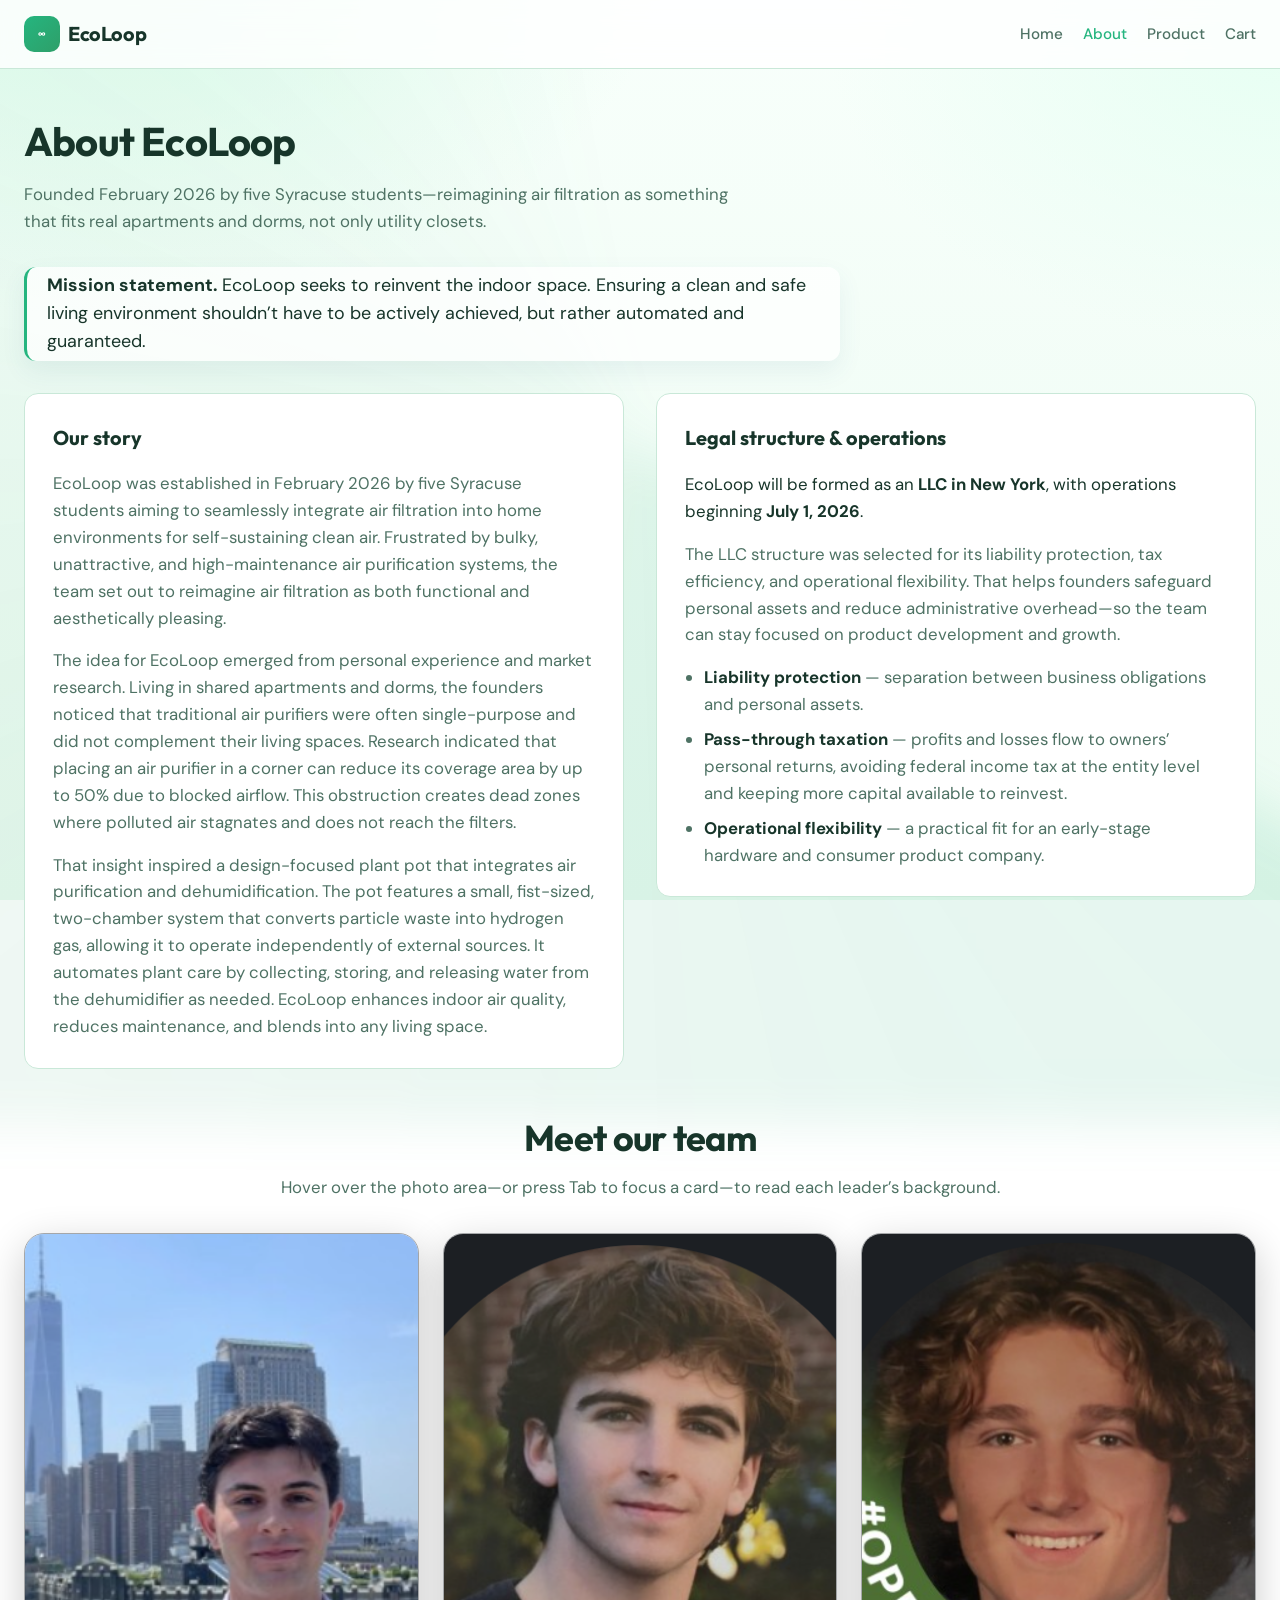
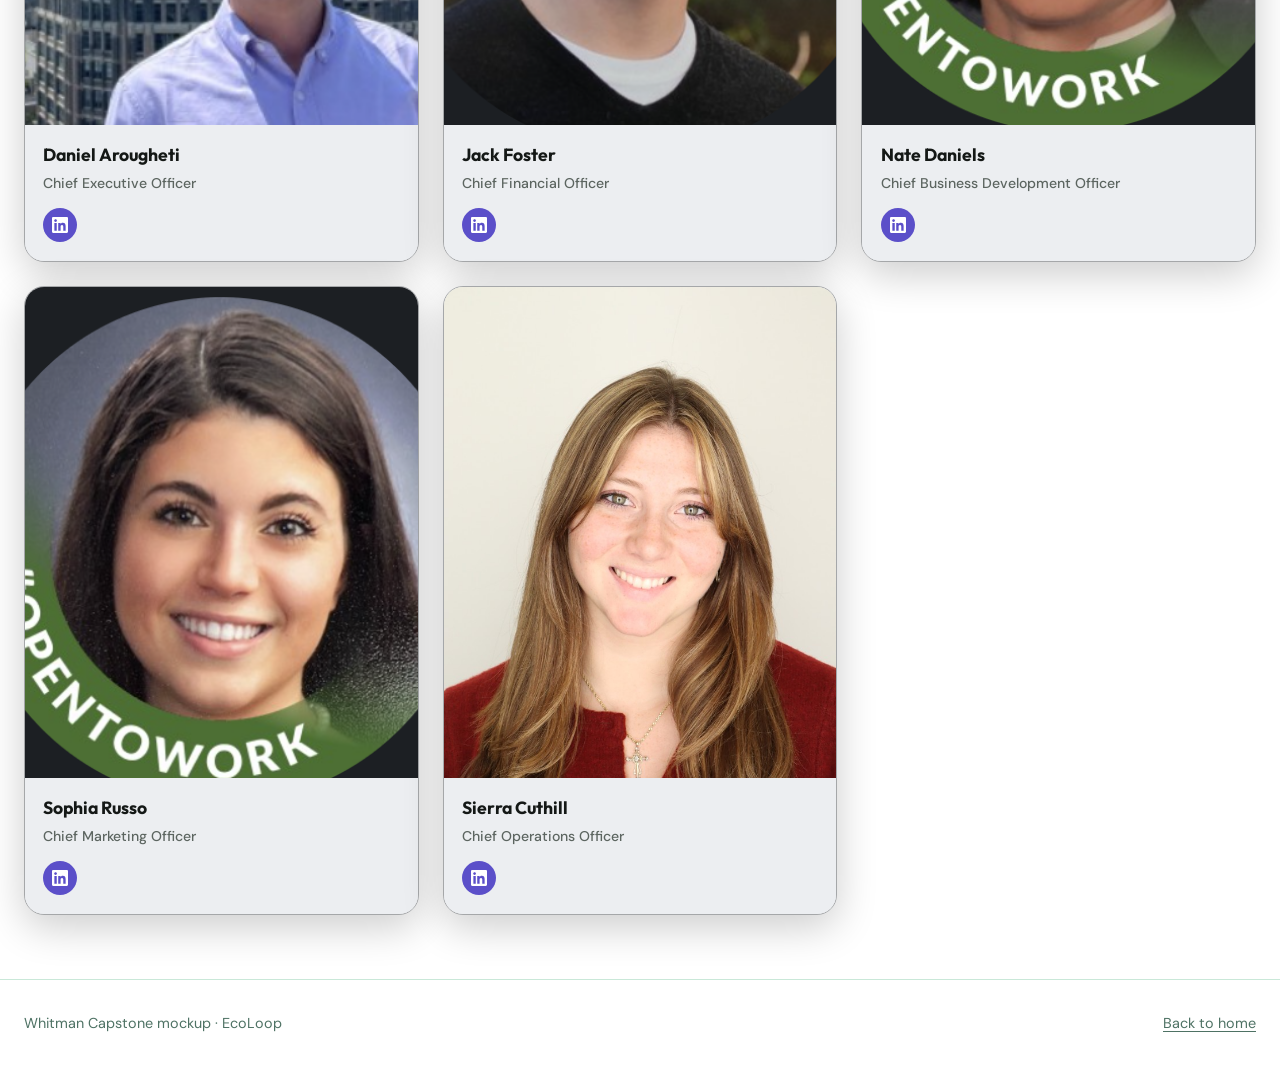
==== about.html @ e90d05d0 "background and initial changes" ====
<!DOCTYPE html>
<html lang="en">
  <head>
    <meta charset="UTF-8" />
    <meta name="viewport" content="width=device-width, initial-scale=1" />
    <title>EcoLoop — About</title>
    <link rel="preconnect" href="https://fonts.googleapis.com" />
    <link rel="preconnect" href="https://fonts.gstatic.com" crossorigin />
    <link
      href="https://fonts.googleapis.com/css2?family=DM+Sans:ital,opsz,wght@0,9..40,400;0,9..40,500;0,9..40,600;0,9..40,700;1,9..40,400&family=Outfit:wght@500;600;700&display=swap"
      rel="stylesheet"
    />
    <link rel="stylesheet" href="styles.css" />
  </head>
  <body>
    <header class="site-header">
      <div class="header-inner">
        <a class="logo" href="index.html">
          <span class="logo-mark" aria-hidden="true">∞</span>
          EcoLoop
        </a>
        <nav class="nav" aria-label="Main">
          <a href="index.html">Home</a>
          <a href="about.html" aria-current="page">About</a>
          <a href="product.html">Product</a>
          <a href="cart.html">Cart</a>
        </nav>
      </div>
    </header>

    <main>
      <h1 class="page-title">About EcoLoop</h1>
      <p class="subtitle">
        Founded February 2026 by five Syracuse students—reimagining air filtration as something that
        fits real apartments and dorms, not only utility closets.
      </p>

      <blockquote class="mission-block">
        <p>
          <strong>Mission statement.</strong> EcoLoop seeks to reinvent the indoor space. Ensuring a
          clean and safe living environment shouldn’t have to be actively achieved, but rather
          automated and guaranteed.
        </p>
      </blockquote>

      <div class="split">
        <div class="panel prose">
          <h2>Our story</h2>
          <p>
            EcoLoop was established in February 2026 by five Syracuse students aiming to seamlessly
            integrate air filtration into home environments for self-sustaining clean air. Frustrated
            by bulky, unattractive, and high-maintenance air purification systems, the team set out to
            reimagine air filtration as both functional and aesthetically pleasing.
          </p>
          <p>
            The idea for EcoLoop emerged from personal experience and market research. Living in shared
            apartments and dorms, the founders noticed that traditional air purifiers were often
            single-purpose and did not complement their living spaces. Research indicated that placing
            an air purifier in a corner can reduce its coverage area by up to 50% due to blocked
            airflow. This obstruction creates dead zones where polluted air stagnates and does not reach
            the filters.
          </p>
          <p>
            That insight inspired a design-focused plant pot that integrates air purification and
            dehumidification. The pot features a small, fist-sized, two-chamber system that converts
            particle waste into hydrogen gas, allowing it to operate independently of external
            sources. It automates plant care by collecting, storing, and releasing water from the
            dehumidifier as needed. EcoLoop enhances indoor air quality, reduces maintenance, and blends
            into any living space.
          </p>
        </div>
        <div class="panel">
          <h2>Legal structure &amp; operations</h2>
          <p class="prose" style="margin-bottom: 1rem">
            EcoLoop will be formed as an <strong style="color: var(--text)">LLC in New York</strong>,
            with operations beginning <strong style="color: var(--text)">July 1, 2026</strong>.
          </p>
          <p style="margin: 0 0 1rem; color: var(--text-muted)">
            The LLC structure was selected for its liability protection, tax efficiency, and operational
            flexibility. That helps founders safeguard personal assets and reduce administrative
            overhead—so the team can stay focused on product development and growth.
          </p>
          <ul>
            <li>
              <strong style="color: var(--text)">Liability protection</strong> — separation between
              business obligations and personal assets.
            </li>
            <li>
              <strong style="color: var(--text)">Pass-through taxation</strong> — profits and losses
              flow to owners’ personal returns, avoiding federal income tax at the entity level and
              keeping more capital available to reinvest.
            </li>
            <li>
              <strong style="color: var(--text)">Operational flexibility</strong> — a practical fit for
              an early-stage hardware and consumer product company.
            </li>
          </ul>
        </div>
      </div>

      <section style="margin-top: 2.5rem">
        <div class="team-showcase">
          <h2 class="team-meet-title">Meet our team</h2>
          <p class="subtitle" style="margin-bottom: 0">
            Hover over the photo area—or press Tab to focus a card—to read each leader’s background.
          </p>

          <div class="team-grid">
            <article class="team-card" tabindex="0">
              <div class="team-card-media">
                <div class="team-card-photo">
                  <img
                    src="images/team/daniel.png"
                    alt="Portrait of Daniel Arougheti"
                    width="400"
                    height="500"
                    loading="lazy"
                  />
                </div>
                <div class="team-card-overlay">
                  <p>
                    Daniel Arougheti is a dual marketing and advertising major at Syracuse University.
                    Daniel works on the digital team at Edelman Smithfield on new business pitches, media
                    briefings, and product launches for large financial clients such as Principal and
                    Morningstar. This role taught him the basic business processes for expanding client
                    channels, building publicity and positive brand regard, and pitching to investors.
                    Daniel previously co-owned and operated a neighborhood landscaping business that
                    generated over $30k in profit over 4 summers. These roles provided entrepreneurial
                    and management experience over both internal teams and external clients that make
                    Daniel a fitting person to oversee EcoLoop’s short and long-term goals.
                  </p>
                </div>
              </div>
              <div class="team-card-body">
                <h3>Daniel Arougheti</h3>
                <p class="team-card-title">Chief Executive Officer</p>
                <a
                  class="team-linkedin"
                  href="https://www.linkedin.com/"
                  target="_blank"
                  rel="noopener noreferrer"
                  aria-label="Daniel Arougheti on LinkedIn"
                >
                  <svg viewBox="0 0 24 24" fill="currentColor" aria-hidden="true">
                    <path
                      d="M20.447 20.452h-3.554v-5.569c0-1.328-.027-3.037-1.852-3.037-1.853 0-2.136 1.445-2.136 2.939v5.667H9.351V9h3.414v1.561h.046c.477-.9 1.637-1.85 3.37-1.85 3.601 0 4.267 2.37 4.267 5.455v6.286zM5.337 7.433c-1.144 0-2.063-.926-2.063-2.065 0-1.138.92-2.063 2.063-2.063 1.14 0 2.064.925 2.064 2.063 0 1.139-.925 2.065-2.064 2.065zm1.782 13.019H3.555V9h3.564v11.452zM22.225 0H1.771C.792 0 0 .774 0 1.729v20.542C0 23.227.792 24 1.771 24h20.451C23.2 24 24 23.227 24 22.271V1.729C24 .774 23.2 0 22.222 0h.003z"
                    />
                  </svg>
                </a>
              </div>
            </article>

            <article class="team-card" tabindex="0">
              <div class="team-card-media">
                <div class="team-card-photo">
                  <img
                    src="images/team/jack.png"
                    alt="Portrait of Jack Foster"
                    width="400"
                    height="500"
                    loading="lazy"
                  />
                </div>
                <div class="team-card-overlay">
                  <p>
                    Jack Foster is a dual Accounting and Finance major at Syracuse University. He
                    previously interned as a Concession Auditor for the Boston Red Sox to conduct daily
                    audits of concessions sales and activity and verify the accuracy of transactions and
                    inventory records. This role taught Jack how to analyze high-volume transaction data,
                    identify discrepancies, ensure compliance with internal controls, and understand how
                    real-time operational activity directly affects accurate financial reporting. This
                    experience equipped him with the analytical, operational, and communication skills
                    necessary to effectively oversee financial strategy, ensure accurate reporting, and
                    guide informed decision-making as Chief Financial Officer.
                  </p>
                </div>
              </div>
              <div class="team-card-body">
                <h3>Jack Foster</h3>
                <p class="team-card-title">Chief Financial Officer</p>
                <a
                  class="team-linkedin"
                  href="https://www.linkedin.com/"
                  target="_blank"
                  rel="noopener noreferrer"
                  aria-label="Jack Foster on LinkedIn"
                >
                  <svg viewBox="0 0 24 24" fill="currentColor" aria-hidden="true">
                    <path
                      d="M20.447 20.452h-3.554v-5.569c0-1.328-.027-3.037-1.852-3.037-1.853 0-2.136 1.445-2.136 2.939v5.667H9.351V9h3.414v1.561h.046c.477-.9 1.637-1.85 3.37-1.85 3.601 0 4.267 2.37 4.267 5.455v6.286zM5.337 7.433c-1.144 0-2.063-.926-2.063-2.065 0-1.138.92-2.063 2.063-2.063 1.14 0 2.064.925 2.064 2.063 0 1.139-.925 2.065-2.064 2.065zm1.782 13.019H3.555V9h3.564v11.452zM22.225 0H1.771C.792 0 0 .774 0 1.729v20.542C0 23.227.792 24 1.771 24h20.451C23.2 24 24 23.227 24 22.271V1.729C24 .774 23.2 0 22.222 0h.003z"
                    />
                  </svg>
                </a>
              </div>
            </article>

            <article class="team-card" tabindex="0">
              <div class="team-card-media">
                <div class="team-card-photo">
                  <img
                    src="images/team/nate.png"
                    alt="Portrait of Nate Daniels"
                    width="400"
                    height="500"
                    loading="lazy"
                  />
                </div>
                <div class="team-card-overlay">
                  <p>
                    Nathan Daniels is a Finance major at Syracuse University. He previously interned at
                    Dorset View Inc. as a private equity analyst, working with the investment team to
                    develop a competitive analysis that informed a valuation model for business
                    acquisitions. Nate also worked with SBA loans as methods for financing acquisitions. As
                    CBDO, Nate’s understanding of valuations and capital development are useful tools in
                    overseeing business development and growth.
                  </p>
                </div>
              </div>
              <div class="team-card-body">
                <h3>Nate Daniels</h3>
                <p class="team-card-title">Chief Business Development Officer</p>
                <a
                  class="team-linkedin"
                  href="https://www.linkedin.com/"
                  target="_blank"
                  rel="noopener noreferrer"
                  aria-label="Nate Daniels on LinkedIn"
                >
                  <svg viewBox="0 0 24 24" fill="currentColor" aria-hidden="true">
                    <path
                      d="M20.447 20.452h-3.554v-5.569c0-1.328-.027-3.037-1.852-3.037-1.853 0-2.136 1.445-2.136 2.939v5.667H9.351V9h3.414v1.561h.046c.477-.9 1.637-1.85 3.37-1.85 3.601 0 4.267 2.37 4.267 5.455v6.286zM5.337 7.433c-1.144 0-2.063-.926-2.063-2.065 0-1.138.92-2.063 2.063-2.063 1.14 0 2.064.925 2.064 2.063 0 1.139-.925 2.065-2.064 2.065zm1.782 13.019H3.555V9h3.564v11.452zM22.225 0H1.771C.792 0 0 .774 0 1.729v20.542C0 23.227.792 24 1.771 24h20.451C23.2 24 24 23.227 24 22.271V1.729C24 .774 23.2 0 22.222 0h.003z"
                    />
                  </svg>
                </a>
              </div>
            </article>

            <article class="team-card" tabindex="0">
              <div class="team-card-media">
                <div class="team-card-photo">
                  <img
                    src="images/team/sophia.png"
                    alt="Portrait of Sophia Russo"
                    width="400"
                    height="500"
                    loading="lazy"
                  />
                </div>
                <div class="team-card-overlay">
                  <p>
                    Sophia Russo is a dual Marketing and Business Management major at Syracuse University.
                    As a marketing intern at Defransisco and Falgitano law, Social Media manager for
                    Orange Crate Brewing, and a brand ambassador for WhatsApp, Sophia has developed strong
                    skills in brand strategy, content creation and digital marketing. Her ability to drive
                    brand awareness and audience engagement, connect with target audiences across
                    demographics and product categories make her a fitting CMO.
                  </p>
                </div>
              </div>
              <div class="team-card-body">
                <h3>Sophia Russo</h3>
                <p class="team-card-title">Chief Marketing Officer</p>
                <a
                  class="team-linkedin"
                  href="https://www.linkedin.com/"
                  target="_blank"
                  rel="noopener noreferrer"
                  aria-label="Sophia Russo on LinkedIn"
                >
                  <svg viewBox="0 0 24 24" fill="currentColor" aria-hidden="true">
                    <path
                      d="M20.447 20.452h-3.554v-5.569c0-1.328-.027-3.037-1.852-3.037-1.853 0-2.136 1.445-2.136 2.939v5.667H9.351V9h3.414v1.561h.046c.477-.9 1.637-1.85 3.37-1.85 3.601 0 4.267 2.37 4.267 5.455v6.286zM5.337 7.433c-1.144 0-2.063-.926-2.063-2.065 0-1.138.92-2.063 2.063-2.063 1.14 0 2.064.925 2.064 2.063 0 1.139-.925 2.065-2.064 2.065zm1.782 13.019H3.555V9h3.564v11.452zM22.225 0H1.771C.792 0 0 .774 0 1.729v20.542C0 23.227.792 24 1.771 24h20.451C23.2 24 24 23.227 24 22.271V1.729C24 .774 23.2 0 22.222 0h.003z"
                    />
                  </svg>
                </a>
              </div>
            </article>

            <article class="team-card" tabindex="0">
              <div class="team-card-media">
                <div class="team-card-photo">
                  <img
                    src="images/team/sierra.png"
                    alt="Portrait of Sierra Cuthill"
                    width="400"
                    height="500"
                    loading="lazy"
                  />
                </div>
                <div class="team-card-overlay">
                  <p>
                    Sierra Cuthill is a Business Analytics and Applied Data Analytics student at Syracuse
                    University. As a Web Developer Intern for an internal sales and ad operations team for
                    CTV publishers, Sierra used information studies skills to provide extensive business
                    insights, developed a working dashboard application using computer science tools,
                    designed a campaign tracker leveraging APIs to streamline advertising campaign
                    management, and built a heatmap of states and marketing areas using JSON data.
                    Overseeing daily business activities like supply chains or reviewing performance with
                    KPIs both require a keen eye for data that Sierra possesses.
                  </p>
                </div>
              </div>
              <div class="team-card-body">
                <h3>Sierra Cuthill</h3>
                <p class="team-card-title">Chief Operations Officer</p>
                <a
                  class="team-linkedin"
                  href="https://www.linkedin.com/"
                  target="_blank"
                  rel="noopener noreferrer"
                  aria-label="Sierra Cuthill on LinkedIn"
                >
                  <svg viewBox="0 0 24 24" fill="currentColor" aria-hidden="true">
                    <path
                      d="M20.447 20.452h-3.554v-5.569c0-1.328-.027-3.037-1.852-3.037-1.853 0-2.136 1.445-2.136 2.939v5.667H9.351V9h3.414v1.561h.046c.477-.9 1.637-1.85 3.37-1.85 3.601 0 4.267 2.37 4.267 5.455v6.286zM5.337 7.433c-1.144 0-2.063-.926-2.063-2.065 0-1.138.92-2.063 2.063-2.063 1.14 0 2.064.925 2.064 2.063 0 1.139-.925 2.065-2.064 2.065zm1.782 13.019H3.555V9h3.564v11.452zM22.225 0H1.771C.792 0 0 .774 0 1.729v20.542C0 23.227.792 24 1.771 24h20.451C23.2 24 24 23.227 24 22.271V1.729C24 .774 23.2 0 22.222 0h.003z"
                    />
                  </svg>
                </a>
              </div>
            </article>
          </div>
        </div>
      </section>
    </main>

    <footer class="site-footer">
      <div class="footer-inner">
        <span>Whitman Capstone mockup · EcoLoop</span>
        <span><a href="index.html">Back to home</a></span>
      </div>
    </footer>
  </body>
</html>
---- styles.css ----
/* EcoLoop — shared styles */
:root {
  --bg: #f2fff7;
  --bg-elevated: #ffffff;
  --surface: #e8f9ef;
  --text: #17352a;
  --text-muted: #4e7264;
  --accent: #25b57f;
  --accent-dim: #2e9f69;
  --ring: #c9e8d8;
  --font-sans: "DM Sans", system-ui, sans-serif;
  --font-display: "Outfit", var(--font-sans);
  --radius: 14px;
  --shadow: 0 16px 34px rgba(39, 112, 77, 0.16);
  --page-gutter: 1.5rem;
}

*,
*::before,
*::after {
  box-sizing: border-box;
}

html {
  scroll-behavior: smooth;
}

body {
  margin: 0;
  min-height: 100vh;
  display: flex;
  flex-direction: column;
  font-family: var(--font-sans);
  font-size: 1.05rem;
  line-height: 1.6;
  color: var(--text);
  background: radial-gradient(1000px 700px at 8% -10%, #d9fbe9 0%, transparent 58%),
    radial-gradient(900px 600px at 100% 5%, #e7fff3 0%, transparent 50%),
    linear-gradient(180deg, #f8fffb 0%, #ecfbf2 100%);
  background-attachment: fixed;
}

body::before {
  content: "";
  position: fixed;
  inset: -25%;
  background: conic-gradient(from 120deg, rgba(37, 181, 127, 0.12), rgba(46, 159, 105, 0.08), transparent 65%);
  filter: blur(24px);
  z-index: -1;
  animation: drift 20s linear infinite;
}

.home-page {
  background: url("images/minimalisthome") center / cover fixed no-repeat;
}

.home-page::before {
  display: none;
}

.home-page main {
  padding-top: 1.25rem;
}

.home-page .hero {
  padding-top: 0.75rem;
}

a {
  color: var(--accent);
  text-decoration-thickness: 1px;
  text-underline-offset: 3px;
}

a:hover {
  color: #1f8f62;
}

img {
  max-width: 100%;
  height: auto;
  display: block;
}

.site-header {
  position: sticky;
  top: 0;
  z-index: 50;
  border-bottom: 1px solid var(--ring);
  background: color-mix(in srgb, #ffffff 82%, transparent);
  backdrop-filter: blur(12px);
}

.header-inner {
  box-sizing: border-box;
  width: 100%;
  max-width: none;
  margin: 0;
  padding: 1rem var(--page-gutter);
  display: flex;
  align-items: center;
  justify-content: space-between;
  gap: 1rem;
}

.logo {
  font-family: var(--font-display);
  font-weight: 700;
  font-size: 1.25rem;
  letter-spacing: -0.02em;
  color: var(--text);
  text-decoration: none;
  display: inline-flex;
  align-items: center;
  gap: 0.5rem;
}

.logo-mark {
  width: 36px;
  height: 36px;
  border-radius: 10px;
  background: linear-gradient(135deg, var(--accent) 0%, var(--accent-dim) 100%);
  display: grid;
  place-items: center;
  font-size: 0.65rem;
  font-weight: 800;
  color: #ffffff;
  letter-spacing: 0;
}

.nav {
  display: flex;
  flex-wrap: wrap;
  gap: 0.35rem 1.25rem;
  align-items: center;
}

.nav a {
  color: var(--text-muted);
  text-decoration: none;
  font-weight: 500;
  font-size: 0.95rem;
}

.nav a:hover {
  color: var(--text);
}

.nav a[aria-current="page"] {
  color: var(--accent);
}

main {
  box-sizing: border-box;
  width: 100%;
  max-width: none;
  margin: 0;
  padding: 2.5rem var(--page-gutter) 4rem;
}

.hero {
  padding: 2rem 0 3rem;
}

.hero h1 {
  font-family: var(--font-display);
  font-size: clamp(2.25rem, 5vw, 3.25rem);
  line-height: 1.1;
  letter-spacing: -0.03em;
  margin: 0 0 1rem;
  max-width: 18ch;
}

.lead {
  font-size: 1.15rem;
  color: var(--text-muted);
  max-width: 52ch;
  margin: 0 0 1.75rem;
}

.btn-row {
  display: flex;
  flex-wrap: wrap;
  gap: 0.75rem;
}

.btn {
  display: inline-flex;
  align-items: center;
  justify-content: center;
  padding: 0.75rem 1.25rem;
  border-radius: 999px;
  font-weight: 600;
  font-size: 0.95rem;
  text-decoration: none;
  border: 1px solid transparent;
  cursor: pointer;
  transition: transform 0.15s ease, background 0.15s ease, border-color 0.15s ease;
}

.btn:active {
  transform: scale(0.98);
}

.btn-primary {
  background: linear-gradient(135deg, var(--accent) 0%, var(--accent-dim) 100%);
  color: #ffffff;
}

.btn-primary:hover {
  filter: brightness(1.06);
  color: #ffffff;
}

.btn-ghost {
  background: #ffffff;
  border-color: var(--ring);
  color: var(--text);
}

.btn-ghost:hover {
  border-color: var(--accent-dim);
  color: var(--accent);
}

.grid-3 {
  display: grid;
  gap: 1.25rem;
  margin-top: 3rem;
}

@media (min-width: 720px) {
  .grid-3 {
    grid-template-columns: repeat(3, 1fr);
  }
}

.card {
  background: var(--bg-elevated);
  border: 1px solid var(--ring);
  border-radius: var(--radius);
  padding: 1.5rem;
  box-shadow: var(--shadow);
  transition: transform 0.25s ease, box-shadow 0.25s ease;
}

.card:hover {
  transform: translateY(-4px);
  box-shadow: 0 20px 38px rgba(44, 106, 145, 0.2);
}

.card h3 {
  font-family: var(--font-display);
  margin: 0 0 0.5rem;
  font-size: 1.1rem;
}

.card p {
  margin: 0;
  color: var(--text-muted);
  font-size: 0.95rem;
}

.icon-pill {
  width: 42px;
  height: 42px;
  border-radius: 12px;
  background: var(--surface);
  border: 1px solid var(--ring);
  display: grid;
  place-items: center;
  margin-bottom: 1rem;
  font-size: 1.1rem;
}

.page-title {
  font-family: var(--font-display);
  font-size: clamp(1.75rem, 4vw, 2.5rem);
  letter-spacing: -0.02em;
  margin: 0 0 0.5rem;
}

.subtitle {
  color: var(--text-muted);
  margin: 0 0 2rem;
  max-width: 60ch;
}

.prose p {
  margin: 0 0 1rem;
  color: var(--text-muted);
}

.prose p:last-child {
  margin-bottom: 0;
}

.mission-block {
  border-left: 3px solid var(--accent);
  padding: 0.35rem 0 0.35rem 1.25rem;
  margin: 0 0 2rem;
  color: var(--text);
  background: rgba(255, 255, 255, 0.75);
  border-radius: 12px;
  box-shadow: 0 10px 24px rgba(49, 106, 141, 0.08);
  font-size: 1.12rem;
  line-height: 1.55;
  max-width: 68ch;
}

.mission-block p {
  margin: 0;
}

.team-showcase {
  margin-top: 2.5rem;
  text-align: center;
}

.team-showcase > .subtitle {
  margin-left: auto;
  margin-right: auto;
}

.team-meet-title {
  font-family: var(--font-display);
  font-size: clamp(1.65rem, 3.5vw, 2.25rem);
  font-weight: 700;
  letter-spacing: -0.02em;
  margin: 0 0 0.5rem;
  color: var(--text);
}

.team-grid {
  display: grid;
  gap: 1.5rem;
  margin-top: 2rem;
  text-align: left;
  grid-template-columns: 1fr;
}

@media (min-width: 640px) {
  .team-grid {
    grid-template-columns: repeat(2, 1fr);
  }
}

@media (min-width: 1024px) {
  .team-grid {
    grid-template-columns: repeat(3, 1fr);
  }
}

.team-card {
  --card-bg: #eceef1;
  --card-text: #141816;
  --card-muted: #5c6560;
  --card-accent: #5b4fc9;
  background: var(--card-bg);
  border-radius: 20px;
  overflow: hidden;
  box-shadow: 0 12px 40px rgba(0, 0, 0, 0.2);
  border: 1px solid color-mix(in srgb, var(--card-bg) 70%, #000);
  transition: transform 0.2s ease, box-shadow 0.2s ease;
}

@media (hover: hover) {
  .team-card:hover {
    transform: translateY(-3px);
    box-shadow: 0 18px 48px rgba(0, 0, 0, 0.28);
  }
}

.team-card:focus-within {
  outline: 2px solid var(--accent);
  outline-offset: 3px;
}

.team-card-media {
  position: relative;
  aspect-ratio: 4 / 5;
  overflow: hidden;
  background: #d8dde4;
}

.team-card-photo {
  width: 100%;
  height: 100%;
  display: grid;
  place-items: center;
  font-family: var(--font-display);
  font-size: clamp(2.5rem, 8vw, 3.5rem);
  font-weight: 700;
  color: rgba(255, 255, 255, 0.92);
  text-shadow: 0 1px 2px rgba(0, 0, 0, 0.25);
}

.team-card:nth-child(1) .team-card-photo {
  background: linear-gradient(155deg, #2a6b52, #1a3d30);
}

.team-card:nth-child(2) .team-card-photo {
  background: linear-gradient(155deg, #3d5a80, #243a52);
}

.team-card:nth-child(3) .team-card-photo {
  background: linear-gradient(155deg, #5c4a7a, #352848);
}

.team-card:nth-child(4) .team-card-photo {
  background: linear-gradient(155deg, #8b4d6b, #4d2638);
}

.team-card:nth-child(5) .team-card-photo {
  background: linear-gradient(155deg, #4a6fa5, #2a4266);
}

.team-card-photo img {
  width: 100%;
  height: 100%;
  object-fit: cover;
}

.team-card-overlay {
  position: absolute;
  inset: 0;
  padding: 1.15rem 1.25rem;
  background: rgba(15, 20, 18, 0.92);
  color: var(--text);
  font-size: clamp(0.95rem, 2.1vw, 1.1rem);
  line-height: 1.55;
  overflow-y: auto;
  opacity: 0;
  visibility: hidden;
  pointer-events: none;
  transition: opacity 0.28s ease, visibility 0.28s ease;
}

.team-card-overlay p {
  margin: 0;
  color: #c5d4cc;
}

@media (prefers-reduced-motion: reduce) {
  .team-card-overlay {
    transition: none;
  }

  .team-card {
    transition: none;
  }
}

.team-card:hover .team-card-overlay,
.team-card:focus-within .team-card-overlay {
  opacity: 1;
  visibility: visible;
  pointer-events: auto;
}

.team-card-body {
  padding: 1rem 1.15rem 1.15rem;
  background: var(--card-bg);
}

.team-card-body h3 {
  font-family: var(--font-display);
  margin: 0 0 0.2rem;
  font-size: 1.1rem;
  font-weight: 700;
  color: var(--card-text);
}

.team-card-title {
  margin: 0 0 0.85rem;
  font-size: 0.88rem;
  color: var(--card-muted);
  font-weight: 500;
}

.team-linkedin {
  display: inline-flex;
  align-items: center;
  justify-content: center;
  width: 34px;
  height: 34px;
  border-radius: 50%;
  background: var(--card-accent);
  color: #fff;
  text-decoration: none;
  transition: transform 0.15s ease, filter 0.15s ease;
}

.team-linkedin:hover {
  filter: brightness(1.08);
  color: #fff;
}

.team-linkedin svg {
  width: 16px;
  height: 16px;
}

.split {
  display: grid;
  gap: 2rem;
  align-items: start;
}

@media (min-width: 860px) {
  .split {
    grid-template-columns: 1fr 1fr;
  }
}

.panel {
  background: var(--bg-elevated);
  border: 1px solid var(--ring);
  border-radius: var(--radius);
  padding: 1.75rem;
}

.panel h2 {
  font-family: var(--font-display);
  font-size: 1.25rem;
  margin: 0 0 1rem;
}

.panel ul {
  margin: 0;
  padding-left: 1.2rem;
  color: var(--text-muted);
}

.panel li + li {
  margin-top: 0.5rem;
}

.product-hero {
  display: grid;
  gap: 2rem;
  align-items: center;
}

@media (min-width: 900px) {
  .product-hero {
    grid-template-columns: 1.1fr 0.9fr;
  }
}

.product-visual {
  aspect-ratio: 4 / 3;
  border-radius: calc(var(--radius) + 4px);
  border: 1px solid var(--ring);
  background: linear-gradient(160deg, var(--surface) 0%, #121816 100%);
  display: grid;
  place-items: center;
  position: relative;
  overflow: hidden;
}

.product-visual::before {
  content: "";
  position: absolute;
  inset: -40%;
  background: conic-gradient(from 120deg, transparent, rgba(61, 214, 140, 0.12), transparent 45%);
  animation: spin 18s linear infinite;
}

@keyframes spin {
  to {
    transform: rotate(360deg);
  }
}

.product-placeholder {
  position: relative;
  z-index: 1;
  text-align: center;
  padding: 2rem;
}

.product-placeholder strong {
  display: block;
  font-family: var(--font-display);
  font-size: 1.5rem;
  margin-bottom: 0.35rem;
}

.product-placeholder span {
  color: var(--text-muted);
  font-size: 0.9rem;
}

.hero-media-grid {
  margin-top: 2.25rem;
  display: grid;
  gap: 1rem;
  grid-template-columns: repeat(2, 1fr);
}

@media (min-width: 900px) {
  .hero-media-grid {
    grid-template-columns: repeat(4, 1fr);
  }
}

.media-tile {
  aspect-ratio: 4 / 5;
  border-radius: 16px;
  overflow: hidden;
  border: 1px solid var(--ring);
  box-shadow: 0 14px 26px rgba(58, 109, 145, 0.16);
  animation: bob 6s ease-in-out infinite;
}

.media-tile:nth-child(2n) {
  animation-delay: 0.8s;
}

.media-tile img {
  width: 100%;
  height: 100%;
  object-fit: cover;
}

.media-tile-visual {
  width: 100%;
  height: 100%;
  position: relative;
  overflow: hidden;
}

.media-tile-visual::before {
  content: "";
  position: absolute;
  inset: -30%;
  background: conic-gradient(from 140deg, rgba(255, 255, 255, 0.2), rgba(37, 181, 127, 0.35), rgba(46, 159, 105, 0.25), transparent 70%);
  animation: spin 11s linear infinite;
}

.media-tile-visual span {
  position: absolute;
  left: 0.85rem;
  bottom: 0.75rem;
  z-index: 1;
  font-size: 0.9rem;
  font-weight: 600;
  color: rgba(255, 255, 255, 0.95);
}

.visual-a {
  background: linear-gradient(150deg, #52c685, #2d9b64);
}

.visual-b {
  background: linear-gradient(150deg, #56ce9a, #2eb57b);
}

.visual-c {
  background: linear-gradient(150deg, #39aa71, #24784f);
}

.visual-d {
  background: linear-gradient(150deg, #5fcf96, #2c8e5f);
}

.highlight-strip {
  margin-top: 2rem;
  display: grid;
  gap: 0.9rem;
  grid-template-columns: repeat(2, minmax(0, 1fr));
}

@media (min-width: 900px) {
  .highlight-strip {
    grid-template-columns: repeat(4, minmax(0, 1fr));
  }
}

.highlight-chip {
  background: #ffffff;
  border: 1px solid var(--ring);
  border-radius: 999px;
  padding: 0.75rem 1rem;
  font-size: 0.9rem;
  color: var(--text-muted);
  text-align: center;
  box-shadow: 0 8px 16px rgba(64, 114, 149, 0.1);
}

.floating {
  animation: bob 5.5s ease-in-out infinite;
}

.product-showcase {
  margin-top: 2.25rem;
  display: grid;
  gap: 1.1rem;
  grid-template-columns: repeat(2, 1fr);
}

@media (min-width: 960px) {
  .product-showcase {
    grid-template-columns: repeat(3, 1fr);
  }
}

.product-shot {
  border-radius: 16px;
  overflow: hidden;
  border: 1px solid var(--ring);
  background: #ffffff;
  box-shadow: 0 12px 28px rgba(61, 111, 147, 0.16);
}

.product-shot img {
  width: 100%;
  aspect-ratio: 4 / 3;
  object-fit: cover;
}

.product-shot figcaption {
  padding: 0.65rem 0.8rem 0.8rem;
  font-size: 0.85rem;
  color: var(--text-muted);
}

.product-shot-visual {
  aspect-ratio: 4 / 3;
  position: relative;
  overflow: hidden;
}

.product-shot-visual::before {
  content: "";
  position: absolute;
  inset: -25%;
  background: radial-gradient(circle at 25% 25%, rgba(255, 255, 255, 0.5), transparent 35%),
    conic-gradient(from 100deg, rgba(37, 181, 127, 0.5), rgba(46, 159, 105, 0.18), transparent 75%);
  animation: spin 13s linear infinite;
}

.product-shot-visual span {
  position: absolute;
  left: 0.8rem;
  bottom: 0.8rem;
  z-index: 1;
  color: #ffffff;
  font-size: 0.95rem;
  font-weight: 700;
  text-shadow: 0 1px 2px rgba(0, 0, 0, 0.2);
}

@keyframes bob {
  0%,
  100% {
    transform: translateY(0);
  }
  50% {
    transform: translateY(-8px);
  }
}

@keyframes drift {
  0% {
    transform: rotate(0deg) scale(1);
  }
  50% {
    transform: rotate(180deg) scale(1.05);
  }
  100% {
    transform: rotate(360deg) scale(1);
  }
}

.spec-table {
  width: 100%;
  border-collapse: collapse;
  font-size: 0.95rem;
}

.spec-table th,
.spec-table td {
  text-align: left;
  padding: 0.65rem 0;
  border-bottom: 1px solid var(--ring);
}

.spec-table th {
  color: var(--text-muted);
  font-weight: 500;
  width: 42%;
}

.comparison-wrap {
  overflow-x: auto;
}

.comparison-table {
  width: 100%;
  border-collapse: collapse;
  min-width: 760px;
  font-size: 0.93rem;
}

.comparison-table th,
.comparison-table td {
  border-bottom: 1px solid var(--ring);
  padding: 0.75rem 0.55rem;
  text-align: left;
  vertical-align: top;
}

.comparison-table thead th {
  font-family: var(--font-display);
  color: var(--text);
  font-size: 0.98rem;
}

.comparison-table tbody th {
  color: var(--text);
  width: 20%;
  font-weight: 600;
}

.comparison-table tbody td {
  color: var(--text-muted);
}

.cart-panel p {
  color: var(--text-muted);
}

.site-footer {
  border-top: 1px solid var(--ring);
  padding: 2rem var(--page-gutter);
  margin-top: auto;
}

.footer-inner {
  box-sizing: border-box;
  width: 100%;
  max-width: none;
  margin: 0;
  display: flex;
  flex-wrap: wrap;
  gap: 1rem;
  justify-content: space-between;
  align-items: center;
  color: var(--text-muted);
  font-size: 0.9rem;
}

.footer-inner a {
  color: var(--text-muted);
}

.footer-inner a:hover {
  color: var(--accent);
}
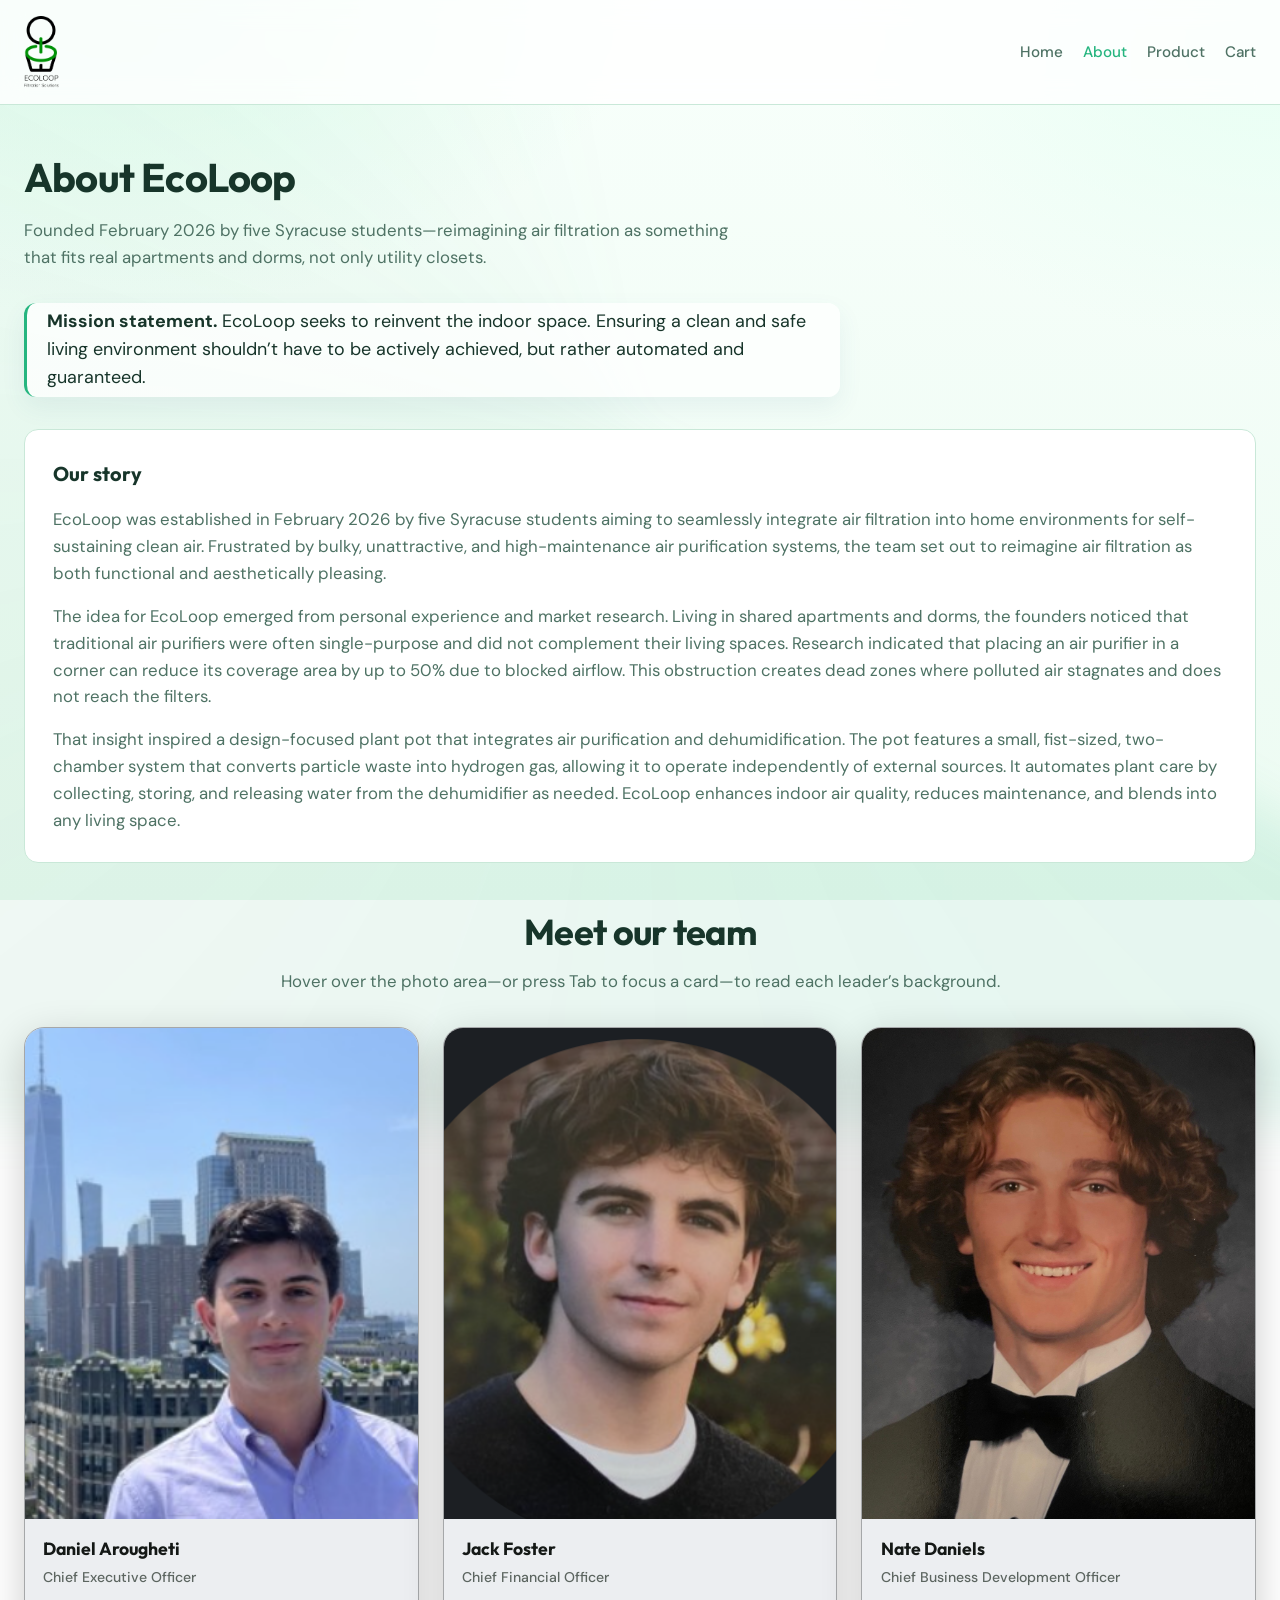
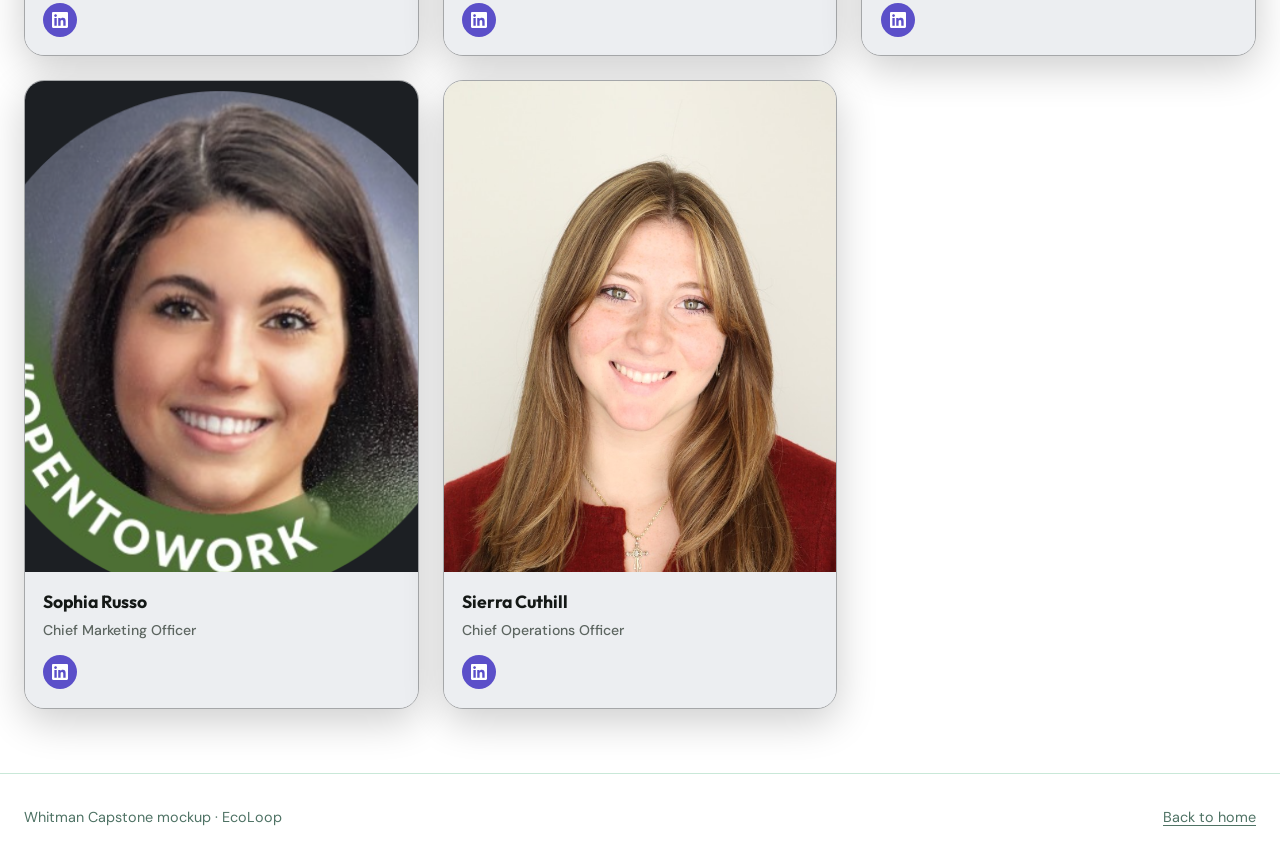
==== commit 3d978b8b: "more updates" ====
--- a/about.html
+++ b/about.html
@@ -16,8 +16,13 @@
     <header class="site-header">
       <div class="header-inner">
         <a class="logo" href="index.html">
-          <span class="logo-mark" aria-hidden="true">∞</span>
-          EcoLoop
+          <img
+            class="logo-img"
+            src="images/EcoLoopLogo.png"
+            alt="EcoLoop — Filtration Solutions"
+            width="194"
+            height="392"
+          />
         </a>
         <nav class="nav" aria-label="Main">
           <a href="index.html">Home</a>
@@ -43,59 +48,30 @@
         </p>
       </blockquote>
 
-      <div class="split">
-        <div class="panel prose">
-          <h2>Our story</h2>
-          <p>
-            EcoLoop was established in February 2026 by five Syracuse students aiming to seamlessly
-            integrate air filtration into home environments for self-sustaining clean air. Frustrated
-            by bulky, unattractive, and high-maintenance air purification systems, the team set out to
-            reimagine air filtration as both functional and aesthetically pleasing.
-          </p>
-          <p>
-            The idea for EcoLoop emerged from personal experience and market research. Living in shared
-            apartments and dorms, the founders noticed that traditional air purifiers were often
-            single-purpose and did not complement their living spaces. Research indicated that placing
-            an air purifier in a corner can reduce its coverage area by up to 50% due to blocked
-            airflow. This obstruction creates dead zones where polluted air stagnates and does not reach
-            the filters.
-          </p>
-          <p>
-            That insight inspired a design-focused plant pot that integrates air purification and
-            dehumidification. The pot features a small, fist-sized, two-chamber system that converts
-            particle waste into hydrogen gas, allowing it to operate independently of external
-            sources. It automates plant care by collecting, storing, and releasing water from the
-            dehumidifier as needed. EcoLoop enhances indoor air quality, reduces maintenance, and blends
-            into any living space.
-          </p>
-        </div>
-        <div class="panel">
-          <h2>Legal structure &amp; operations</h2>
-          <p class="prose" style="margin-bottom: 1rem">
-            EcoLoop will be formed as an <strong style="color: var(--text)">LLC in New York</strong>,
-            with operations beginning <strong style="color: var(--text)">July 1, 2026</strong>.
-          </p>
-          <p style="margin: 0 0 1rem; color: var(--text-muted)">
-            The LLC structure was selected for its liability protection, tax efficiency, and operational
-            flexibility. That helps founders safeguard personal assets and reduce administrative
-            overhead—so the team can stay focused on product development and growth.
-          </p>
-          <ul>
-            <li>
-              <strong style="color: var(--text)">Liability protection</strong> — separation between
-              business obligations and personal assets.
-            </li>
-            <li>
-              <strong style="color: var(--text)">Pass-through taxation</strong> — profits and losses
-              flow to owners’ personal returns, avoiding federal income tax at the entity level and
-              keeping more capital available to reinvest.
-            </li>
-            <li>
-              <strong style="color: var(--text)">Operational flexibility</strong> — a practical fit for
-              an early-stage hardware and consumer product company.
-            </li>
-          </ul>
-        </div>
+      <div class="panel prose">
+        <h2>Our story</h2>
+        <p>
+          EcoLoop was established in February 2026 by five Syracuse students aiming to seamlessly
+          integrate air filtration into home environments for self-sustaining clean air. Frustrated
+          by bulky, unattractive, and high-maintenance air purification systems, the team set out to
+          reimagine air filtration as both functional and aesthetically pleasing.
+        </p>
+        <p>
+          The idea for EcoLoop emerged from personal experience and market research. Living in shared
+          apartments and dorms, the founders noticed that traditional air purifiers were often
+          single-purpose and did not complement their living spaces. Research indicated that placing
+          an air purifier in a corner can reduce its coverage area by up to 50% due to blocked
+          airflow. This obstruction creates dead zones where polluted air stagnates and does not reach
+          the filters.
+        </p>
+        <p>
+          That insight inspired a design-focused plant pot that integrates air purification and
+          dehumidification. The pot features a small, fist-sized, two-chamber system that converts
+          particle waste into hydrogen gas, allowing it to operate independently of external
+          sources. It automates plant care by collecting, storing, and releasing water from the
+          dehumidifier as needed. EcoLoop enhances indoor air quality, reduces maintenance, and blends
+          into any living space.
+        </p>
       </div>
 
       <section style="margin-top: 2.5rem">
@@ -198,10 +174,10 @@
               <div class="team-card-media">
                 <div class="team-card-photo">
                   <img
-                    src="images/team/nate.png"
+                    src="images/team/nateheadshot.jpg"
                     alt="Portrait of Nate Daniels"
-                    width="400"
-                    height="500"
+                    width="1270"
+                    height="1693"
                     loading="lazy"
                   />
                 </div>
--- a/styles.css
+++ b/styles.css
@@ -51,7 +51,12 @@
 }
 
 .home-page {
-  background: url("images/minimalisthome") center / cover fixed no-repeat;
+  background-color: #ecfbf2;
+  background-image: url("./images/minimalisthome.webp"), url("images/minimalisthome.webp");
+  background-position: center;
+  background-size: cover;
+  background-attachment: fixed;
+  background-repeat: no-repeat;
 }
 
 .home-page::before {
@@ -104,28 +109,30 @@
 }
 
 .logo {
-  font-family: var(--font-display);
-  font-weight: 700;
-  font-size: 1.25rem;
-  letter-spacing: -0.02em;
-  color: var(--text);
   text-decoration: none;
   display: inline-flex;
   align-items: center;
-  gap: 0.5rem;
-}
-
-.logo-mark {
-  width: 36px;
-  height: 36px;
+  flex-shrink: 0;
+  line-height: 0;
   border-radius: 10px;
-  background: linear-gradient(135deg, var(--accent) 0%, var(--accent-dim) 100%);
-  display: grid;
-  place-items: center;
-  font-size: 0.65rem;
-  font-weight: 800;
-  color: #ffffff;
-  letter-spacing: 0;
+}
+
+.logo:focus-visible {
+  outline: 2px solid var(--accent);
+  outline-offset: 4px;
+}
+
+.logo-img {
+  height: 4.5rem;
+  width: auto;
+  display: block;
+  object-fit: contain;
+}
+
+@media (max-width: 520px) {
+  .logo-img {
+    height: 3.5rem;
+  }
 }
 
 .nav {
@@ -501,18 +508,6 @@
   height: 16px;
 }
 
-.split {
-  display: grid;
-  gap: 2rem;
-  align-items: start;
-}
-
-@media (min-width: 860px) {
-  .split {
-    grid-template-columns: 1fr 1fr;
-  }
-}
-
 .panel {
   background: var(--bg-elevated);
   border: 1px solid var(--ring);
@@ -549,22 +544,10 @@
 }
 
 .product-visual {
-  aspect-ratio: 4 / 3;
-  border-radius: calc(var(--radius) + 4px);
-  border: 1px solid var(--ring);
-  background: linear-gradient(160deg, var(--surface) 0%, #121816 100%);
-  display: grid;
-  place-items: center;
-  position: relative;
-  overflow: hidden;
-}
-
-.product-visual::before {
-  content: "";
-  position: absolute;
-  inset: -40%;
-  background: conic-gradient(from 120deg, transparent, rgba(61, 214, 140, 0.12), transparent 45%);
-  animation: spin 18s linear infinite;
+  display: flex;
+  justify-content: center;
+  align-items: flex-start;
+  overflow: visible;
 }
 
 @keyframes spin {
@@ -573,23 +556,18 @@
   }
 }
 
-.product-placeholder {
-  position: relative;
-  z-index: 1;
-  text-align: center;
-  padding: 2rem;
-}
-
-.product-placeholder strong {
-  display: block;
-  font-family: var(--font-display);
-  font-size: 1.5rem;
-  margin-bottom: 0.35rem;
-}
-
-.product-placeholder span {
-  color: var(--text-muted);
-  font-size: 0.9rem;
+.product-mockup {
+  width: min(640px, 120%);
+  max-width: none;
+  height: auto;
+  object-fit: contain;
+}
+
+@media (max-width: 899px) {
+  .product-mockup {
+    width: 100%;
+    max-width: 560px;
+  }
 }
 
 .hero-media-grid {
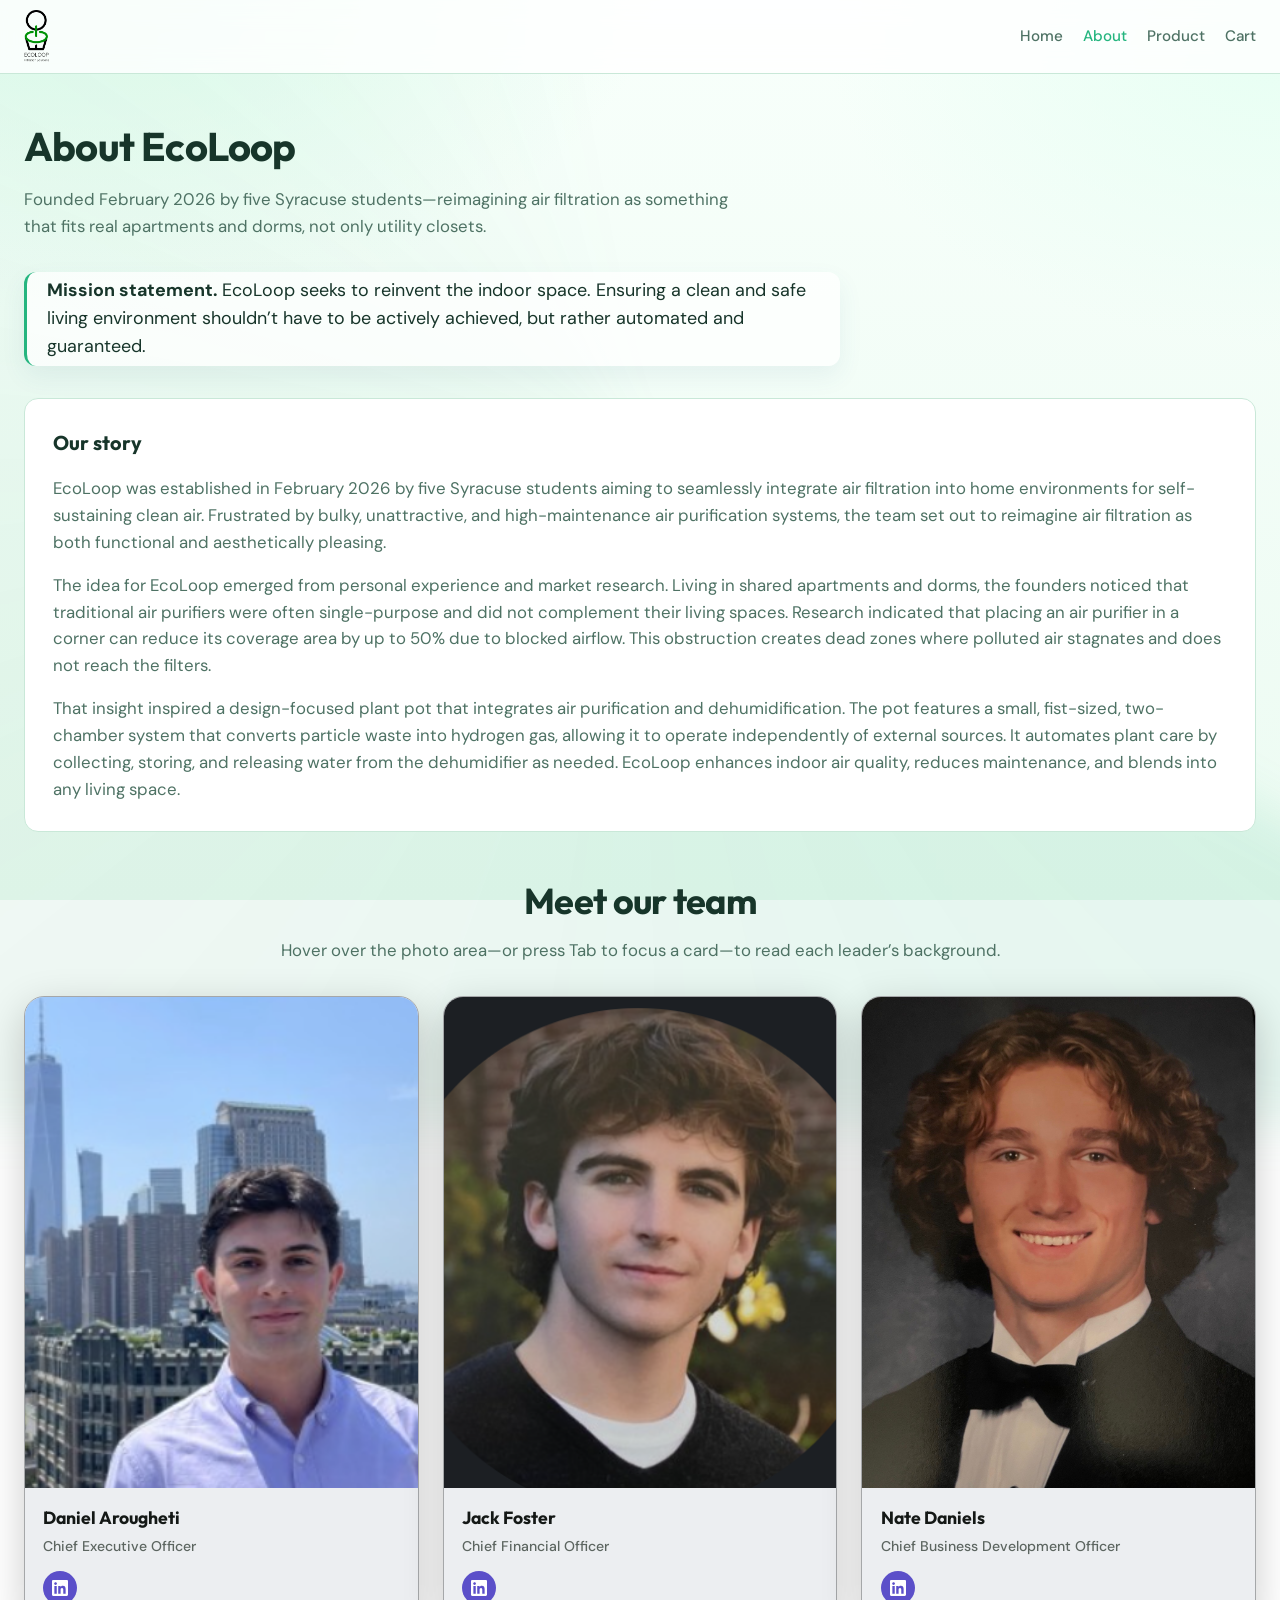
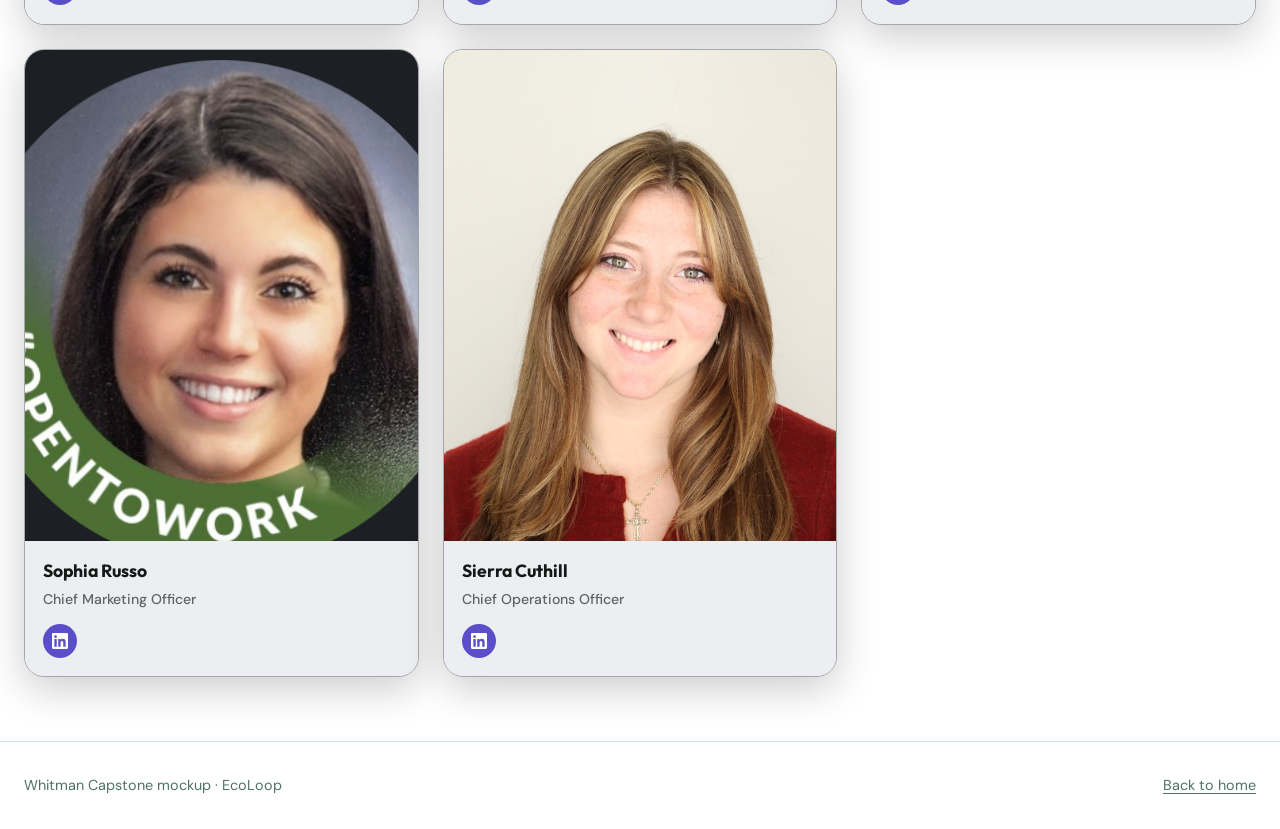
==== commit 1d1995d9: "fix logo css render issues" ====
--- a/about.html
+++ b/about.html
@@ -10,7 +10,7 @@
       href="https://fonts.googleapis.com/css2?family=DM+Sans:ital,opsz,wght@0,9..40,400;0,9..40,500;0,9..40,600;0,9..40,700;1,9..40,400&family=Outfit:wght@500;600;700&display=swap"
       rel="stylesheet"
     />
-    <link rel="stylesheet" href="styles.css" />
+    <link rel="stylesheet" href="styles.css?v=20260415" />
   </head>
   <body>
     <header class="site-header">
@@ -18,7 +18,7 @@
         <a class="logo" href="index.html">
           <img
             class="logo-img"
-            src="images/EcoLoopLogo.png"
+            src="images/EcoLoopLogo.png?v=20260415"
             alt="EcoLoop — Filtration Solutions"
             width="194"
             height="392"
--- a/styles.css
+++ b/styles.css
@@ -101,7 +101,8 @@
   width: 100%;
   max-width: none;
   margin: 0;
-  padding: 1rem var(--page-gutter);
+  padding: 0.65rem var(--page-gutter);
+  min-height: 72px;
   display: flex;
   align-items: center;
   justify-content: space-between;
@@ -123,16 +124,10 @@
 }
 
 .logo-img {
-  height: 4.5rem;
+  height: 52px;
   width: auto;
   display: block;
   object-fit: contain;
-}
-
-@media (max-width: 520px) {
-  .logo-img {
-    height: 3.5rem;
-  }
 }
 
 .nav {
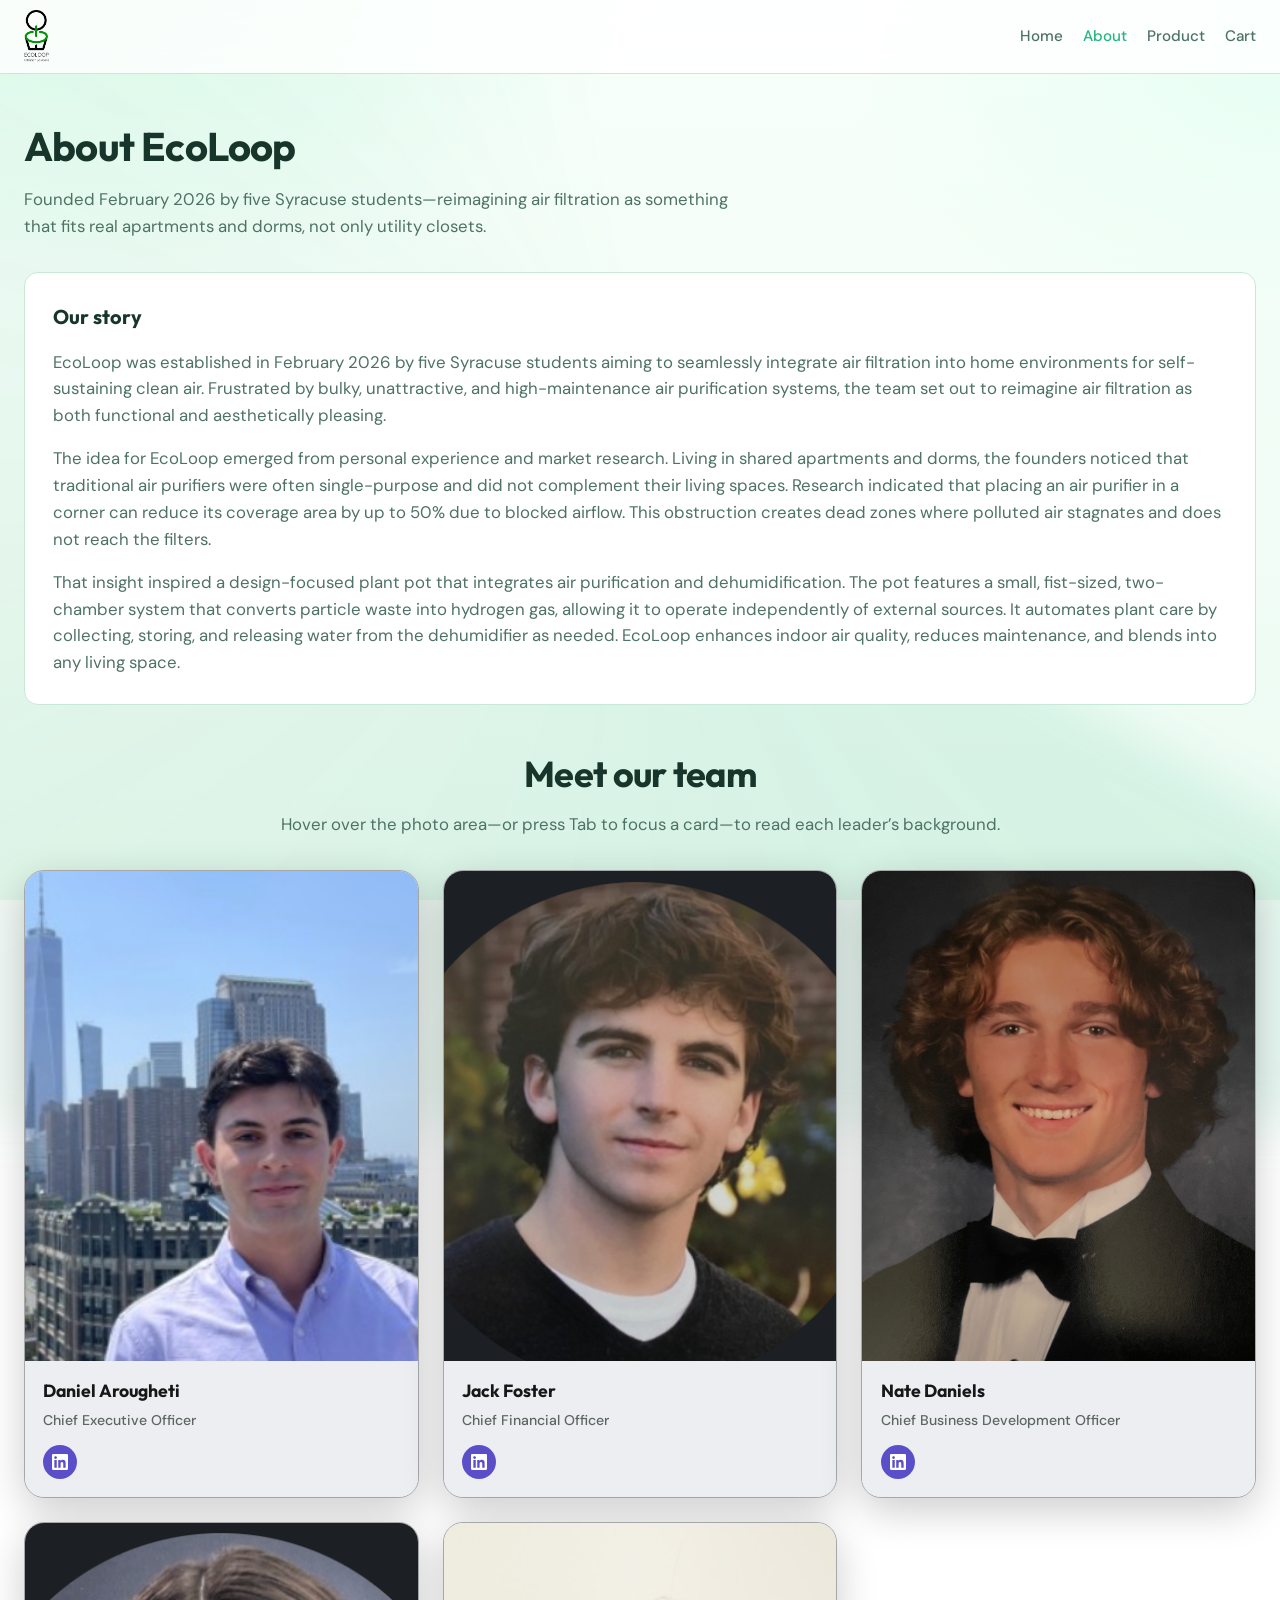
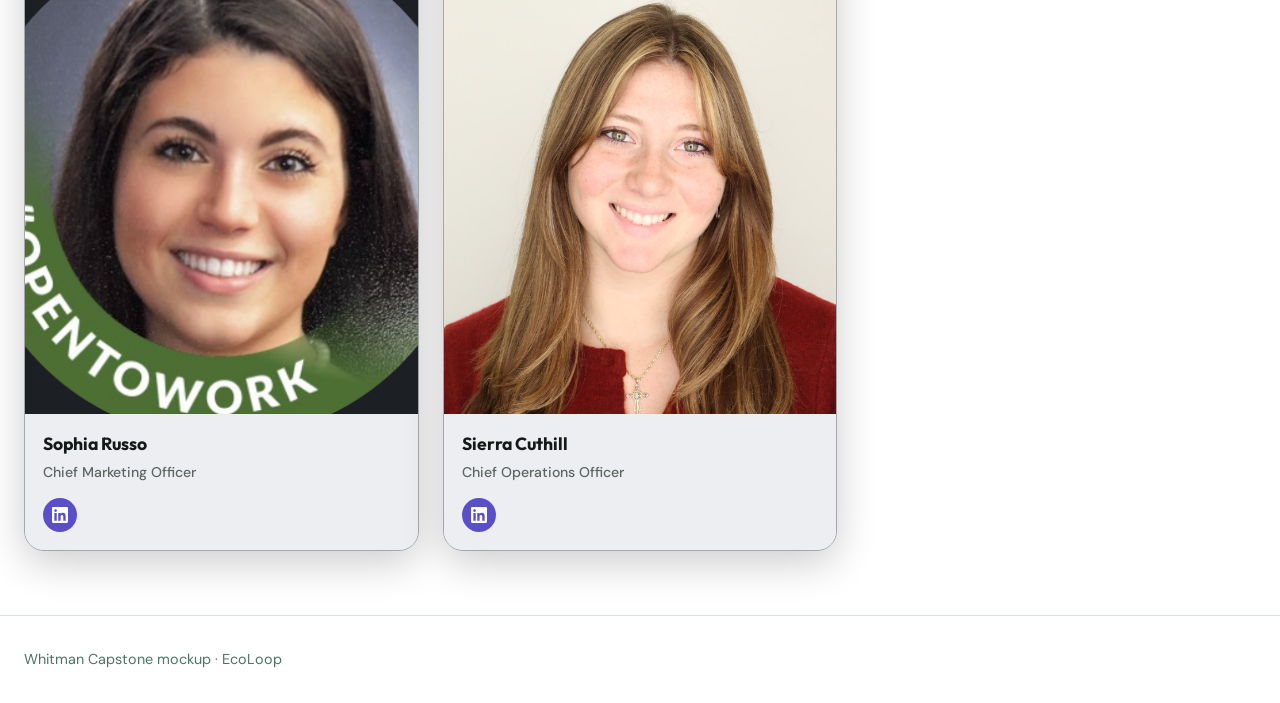
==== commit 4b136aee: "header bar state" ====
--- a/about.html
+++ b/about.html
@@ -40,14 +40,6 @@
         fits real apartments and dorms, not only utility closets.
       </p>
 
-      <blockquote class="mission-block">
-        <p>
-          <strong>Mission statement.</strong> EcoLoop seeks to reinvent the indoor space. Ensuring a
-          clean and safe living environment shouldn’t have to be actively achieved, but rather
-          automated and guaranteed.
-        </p>
-      </blockquote>
-
       <div class="panel prose">
         <h2>Our story</h2>
         <p>
@@ -302,7 +294,6 @@
     <footer class="site-footer">
       <div class="footer-inner">
         <span>Whitman Capstone mockup · EcoLoop</span>
-        <span><a href="index.html">Back to home</a></span>
       </div>
     </footer>
   </body>
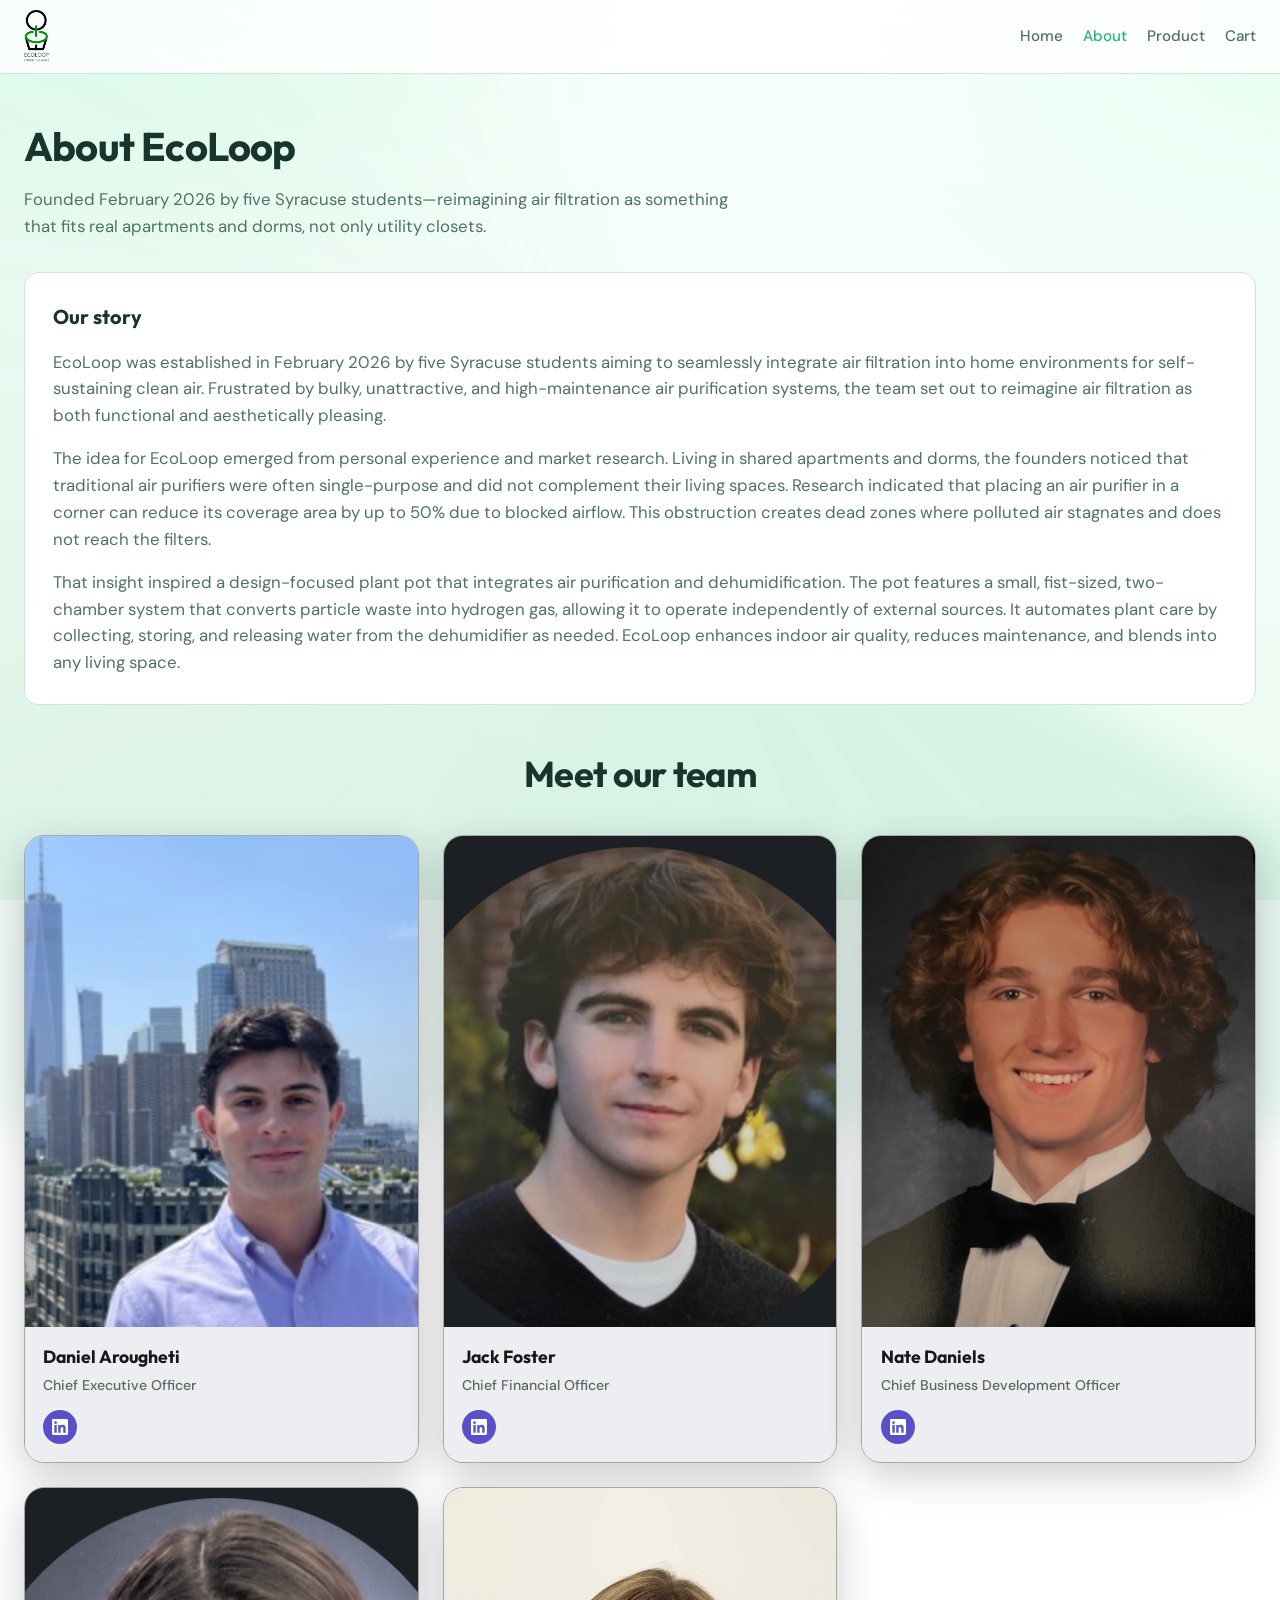
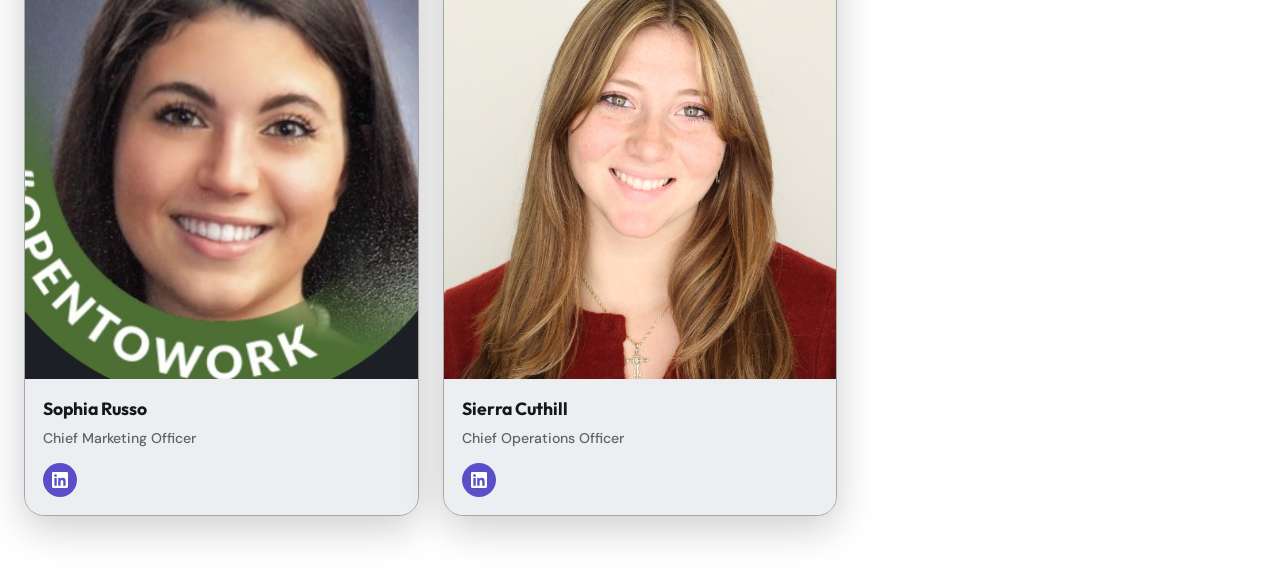
==== commit fe2b3437: "writing and page layout cleanup" ====
--- a/about.html
+++ b/about.html
@@ -69,9 +69,6 @@
       <section style="margin-top: 2.5rem">
         <div class="team-showcase">
           <h2 class="team-meet-title">Meet our team</h2>
-          <p class="subtitle" style="margin-bottom: 0">
-            Hover over the photo area—or press Tab to focus a card—to read each leader’s background.
-          </p>
 
           <div class="team-grid">
             <article class="team-card" tabindex="0">
@@ -290,11 +287,5 @@
         </div>
       </section>
     </main>
-
-    <footer class="site-footer">
-      <div class="footer-inner">
-        <span>Whitman Capstone mockup · EcoLoop</span>
-      </div>
-    </footer>
   </body>
 </html>
--- a/styles.css
+++ b/styles.css
@@ -528,21 +528,55 @@
 
 .product-hero {
   display: grid;
-  gap: 2rem;
+  gap: 1.5rem;
   align-items: center;
 }
 
 @media (min-width: 900px) {
   .product-hero {
-    grid-template-columns: 1.1fr 0.9fr;
+    grid-template-columns: minmax(220px, 0.78fr) minmax(500px, 1.45fr) minmax(220px, 0.78fr);
+    gap: 2rem;
   }
 }
 
 .product-visual {
   display: flex;
   justify-content: center;
-  align-items: flex-start;
+  align-items: center;
   overflow: visible;
+}
+
+.product-info-card {
+  background: var(--bg-elevated);
+  border: 1px solid var(--ring);
+  border-radius: var(--radius);
+  padding: 1.35rem;
+  color: var(--text-muted);
+  align-self: start;
+}
+
+.product-info-card h2 {
+  margin: 0 0 0.75rem;
+  font-family: var(--font-display);
+  font-size: 1.15rem;
+  color: var(--text);
+}
+
+.product-info-card p {
+  margin: 0;
+}
+
+.product-info-card p + p {
+  margin-top: 0.85rem;
+}
+
+.product-info-card ul {
+  margin: 0.85rem 0 0;
+  padding-left: 1.1rem;
+}
+
+.product-info-card li + li {
+  margin-top: 0.5rem;
 }
 
 @keyframes spin {
@@ -552,17 +586,30 @@
 }
 
 .product-mockup {
-  width: min(640px, 120%);
-  max-width: none;
+  width: min(680px, 100%);
+  max-width: 100%;
   height: auto;
   object-fit: contain;
 }
 
 @media (max-width: 899px) {
+  .product-hero {
+    grid-template-columns: 1fr;
+  }
+
+  .product-visual {
+    order: -1;
+  }
+
   .product-mockup {
     width: 100%;
-    max-width: 560px;
-  }
+    max-width: 420px;
+  }
+}
+
+.product-hero-actions {
+  margin-top: 1.1rem;
+  justify-content: center;
 }
 
 .hero-media-grid {
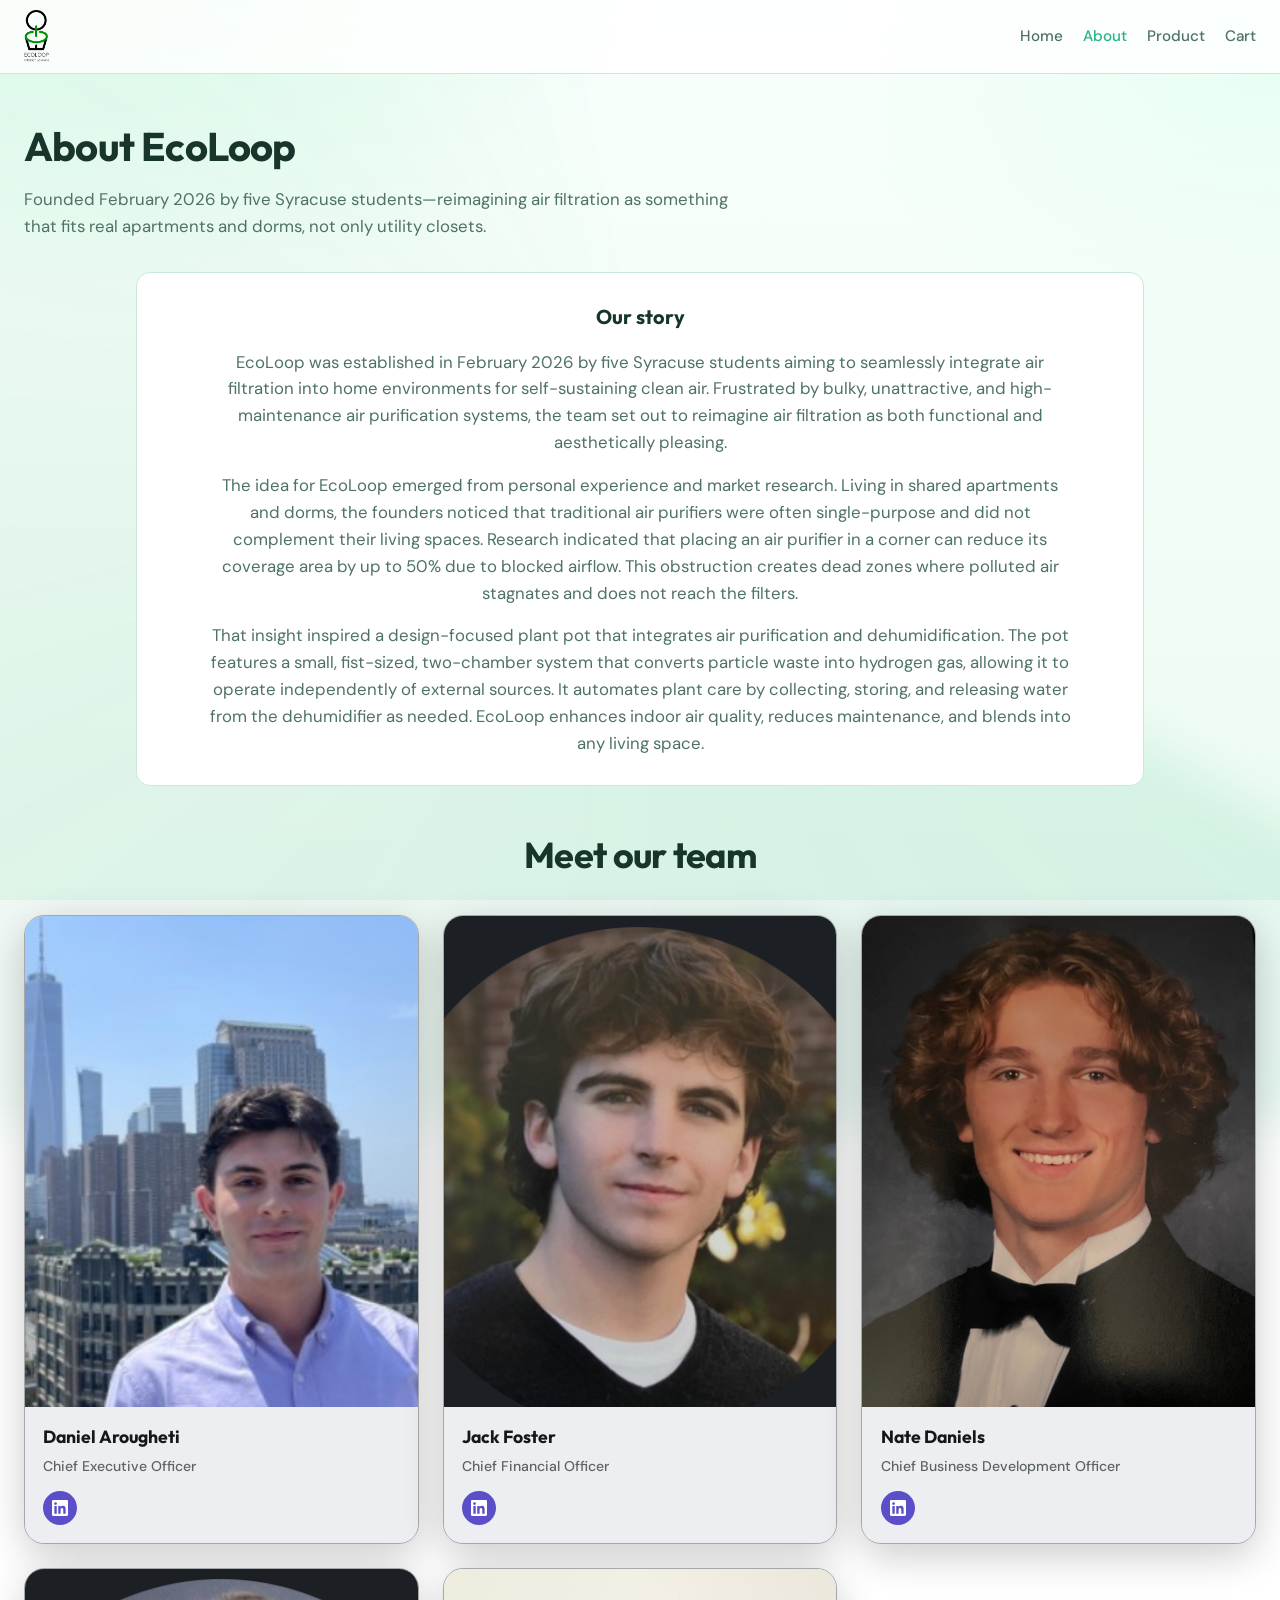
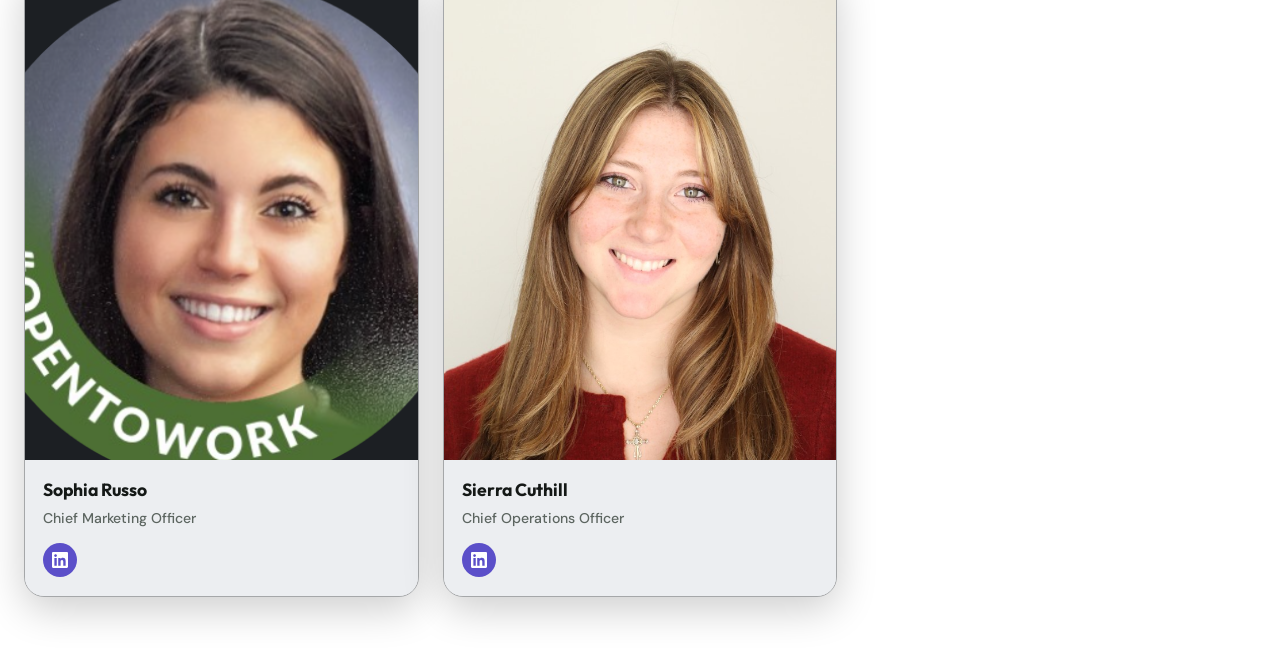
==== commit bc224714: "everything except images" ====
--- a/about.html
+++ b/about.html
@@ -40,7 +40,7 @@
         fits real apartments and dorms, not only utility closets.
       </p>
 
-      <div class="panel prose">
+      <div class="panel prose story-section">
         <h2>Our story</h2>
         <p>
           EcoLoop was established in February 2026 by five Syracuse students aiming to seamlessly
--- a/styles.css
+++ b/styles.css
@@ -297,6 +297,25 @@
   margin-bottom: 0;
 }
 
+.story-section {
+  max-width: 84ch;
+  margin: 0 auto;
+  text-align: center;
+  padding: 2rem 2.2rem;
+}
+
+.story-section h2 {
+  margin: 0 0 1rem;
+  font-family: var(--font-display);
+  font-size: clamp(1.45rem, 3vw, 1.85rem);
+}
+
+.story-section p {
+  max-width: 72ch;
+  margin-left: auto;
+  margin-right: auto;
+}
+
 .mission-block {
   border-left: 3px solid var(--accent);
   padding: 0.35rem 0 0.35rem 1.25rem;
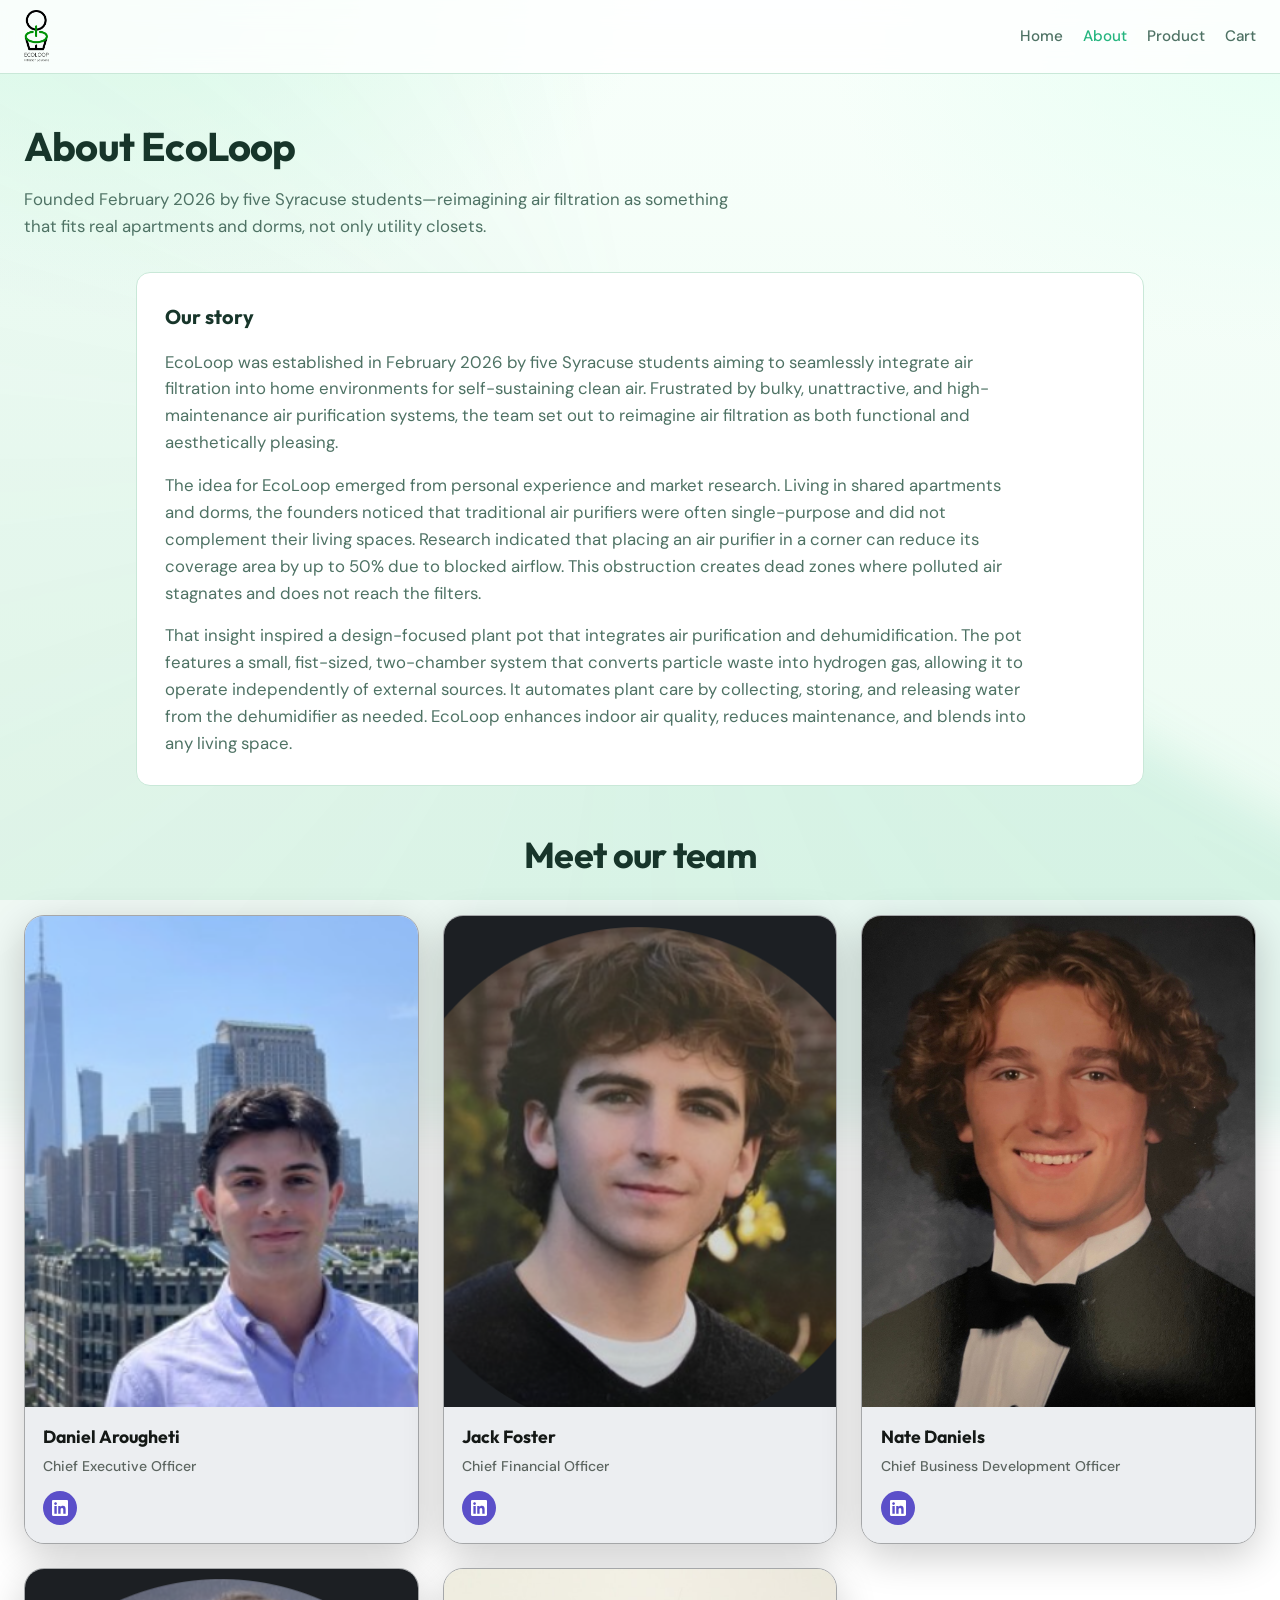
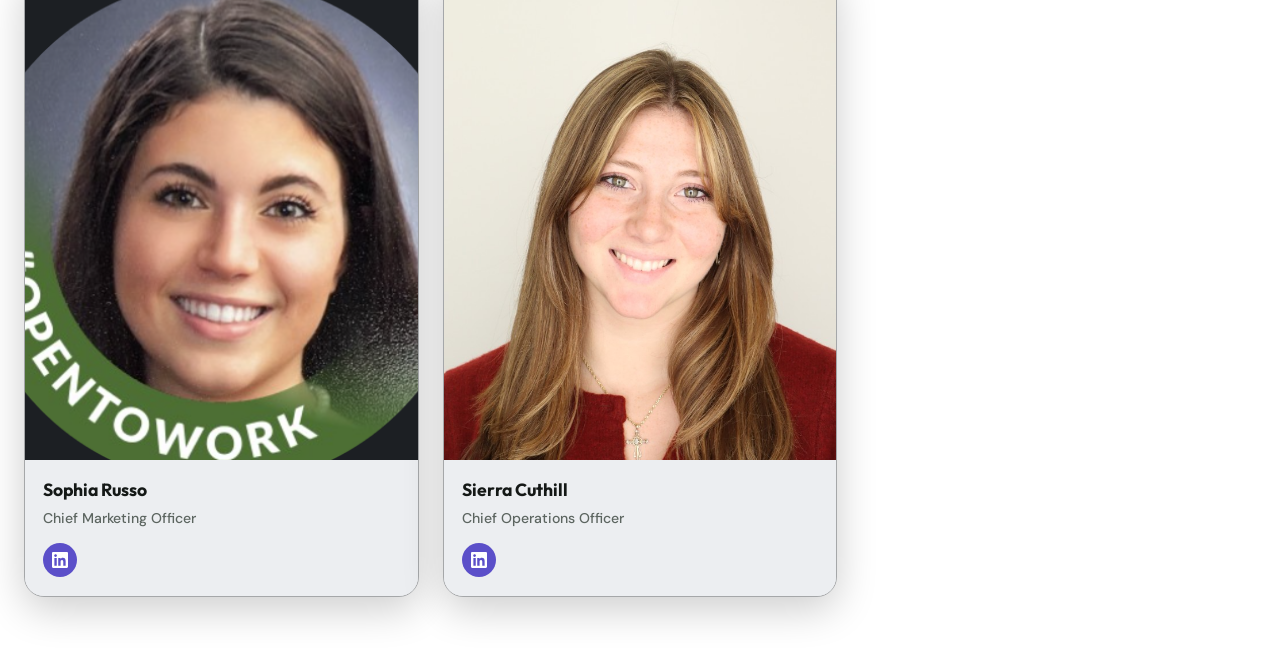
==== commit 539c15ff: "add all pictures" ====
--- a/about.html
+++ b/about.html
@@ -40,7 +40,7 @@
         fits real apartments and dorms, not only utility closets.
       </p>
 
-      <div class="panel prose story-section">
+      <div class="panel prose story-section about-story-section">
         <h2>Our story</h2>
         <p>
           EcoLoop was established in February 2026 by five Syracuse students aiming to seamlessly
--- a/styles.css
+++ b/styles.css
@@ -316,6 +316,19 @@
   margin-right: auto;
 }
 
+.about-story-section {
+  text-align: left;
+}
+
+.about-story-section h2 {
+  text-align: left;
+}
+
+.about-story-section p {
+  margin-left: 0;
+  margin-right: 0;
+}
+
 .mission-block {
   border-left: 3px solid var(--accent);
   padding: 0.35rem 0 0.35rem 1.25rem;
@@ -645,10 +658,12 @@
 }
 
 .media-tile {
-  aspect-ratio: 4 / 5;
+  display: flex;
+  flex-direction: column;
   border-radius: 16px;
   overflow: hidden;
   border: 1px solid var(--ring);
+  background: #ffffff;
   box-shadow: 0 14px 26px rgba(58, 109, 145, 0.16);
   animation: bob 6s ease-in-out infinite;
 }
@@ -659,8 +674,17 @@
 
 .media-tile img {
   width: 100%;
-  height: 100%;
+  aspect-ratio: 4 / 5;
+  height: auto;
   object-fit: cover;
+}
+
+.media-tile figcaption {
+  padding: 0.6rem 0.75rem 0.7rem;
+  font-size: 0.9rem;
+  font-weight: 600;
+  color: var(--text-muted);
+  text-align: center;
 }
 
 .media-tile-visual {
@@ -771,13 +795,10 @@
   overflow: hidden;
 }
 
-.product-shot-visual::before {
-  content: "";
-  position: absolute;
-  inset: -25%;
-  background: radial-gradient(circle at 25% 25%, rgba(255, 255, 255, 0.5), transparent 35%),
-    conic-gradient(from 100deg, rgba(37, 181, 127, 0.5), rgba(46, 159, 105, 0.18), transparent 75%);
-  animation: spin 13s linear infinite;
+.product-shot-visual img {
+  width: 100%;
+  height: 100%;
+  object-fit: cover;
 }
 
 .product-shot-visual span {
@@ -785,10 +806,14 @@
   left: 0.8rem;
   bottom: 0.8rem;
   z-index: 1;
-  color: #ffffff;
+  color: #111111;
   font-size: 0.95rem;
   font-weight: 700;
-  text-shadow: 0 1px 2px rgba(0, 0, 0, 0.2);
+  text-shadow: none;
+  background: rgba(255, 255, 255, 0.9);
+  padding: 0.25rem 0.5rem;
+  border-radius: 8px;
+  border: 1px solid rgba(0, 0, 0, 0.12);
 }
 
 @keyframes bob {
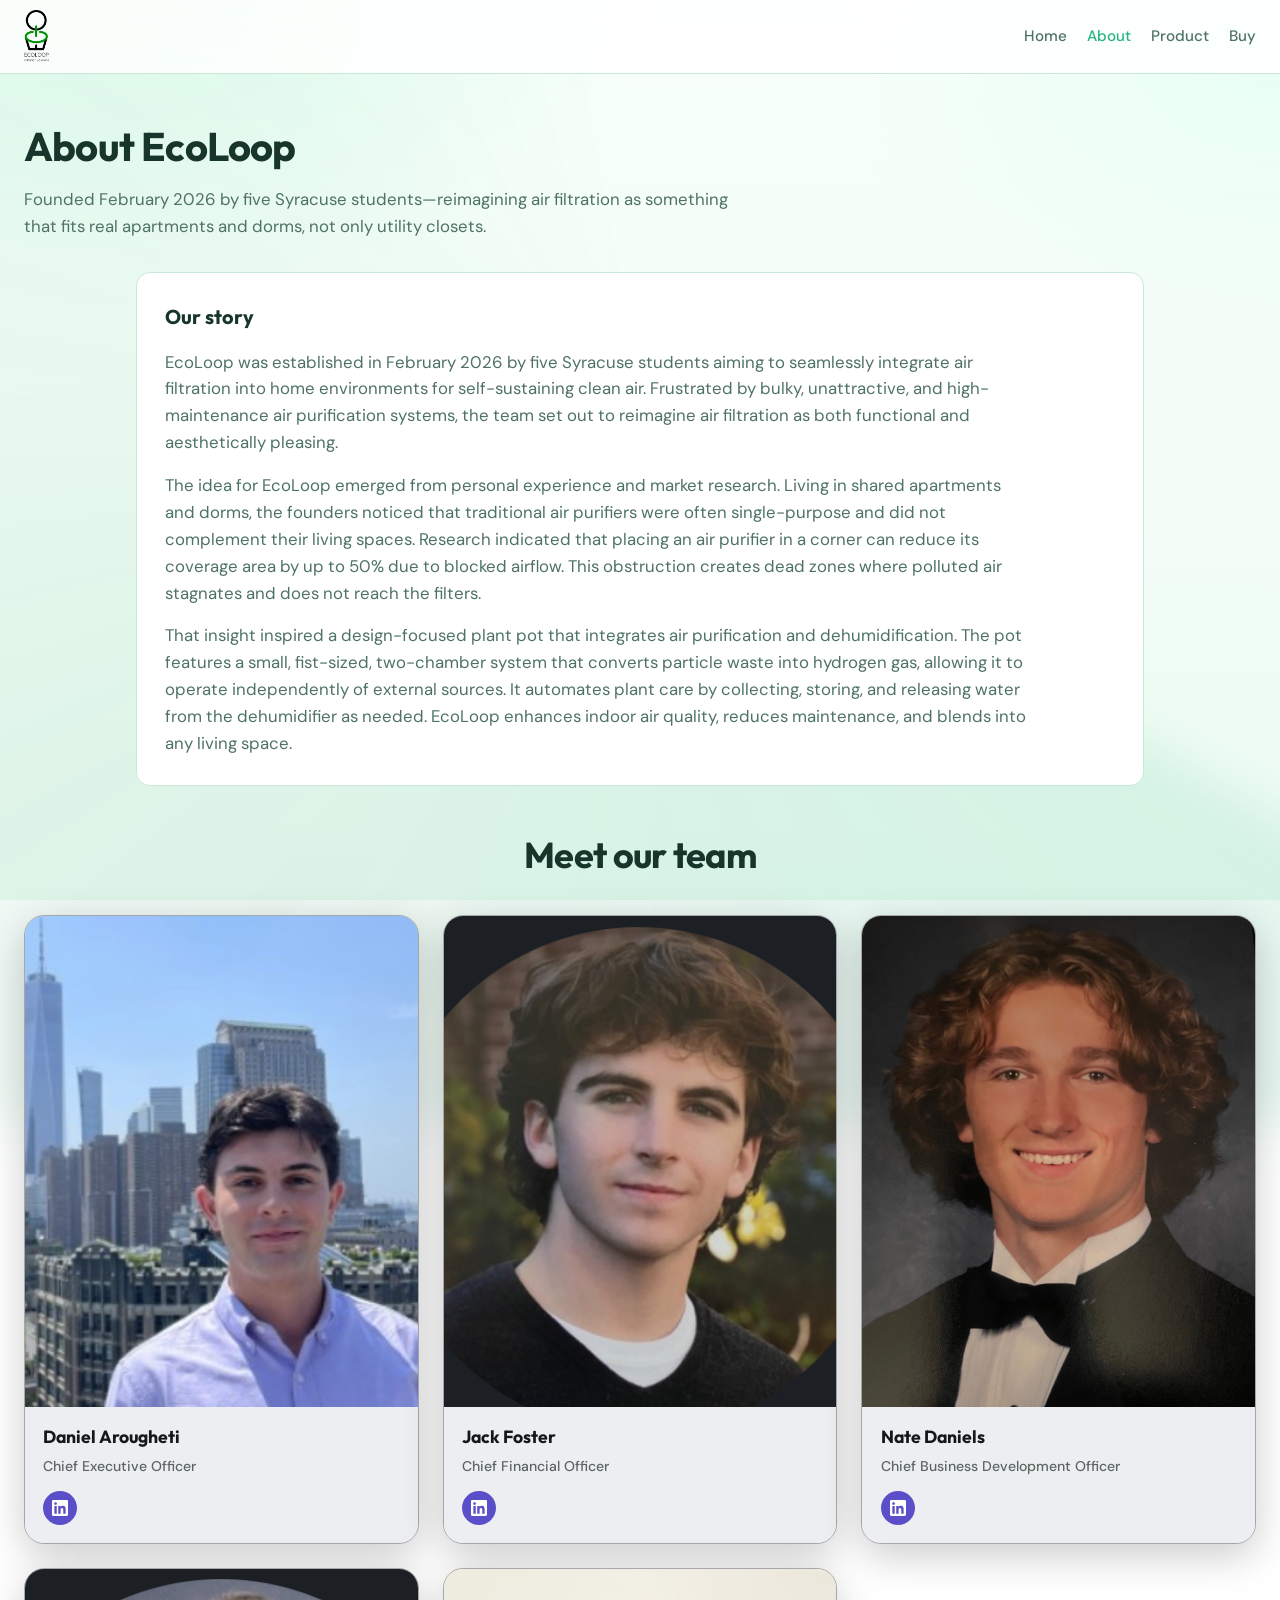
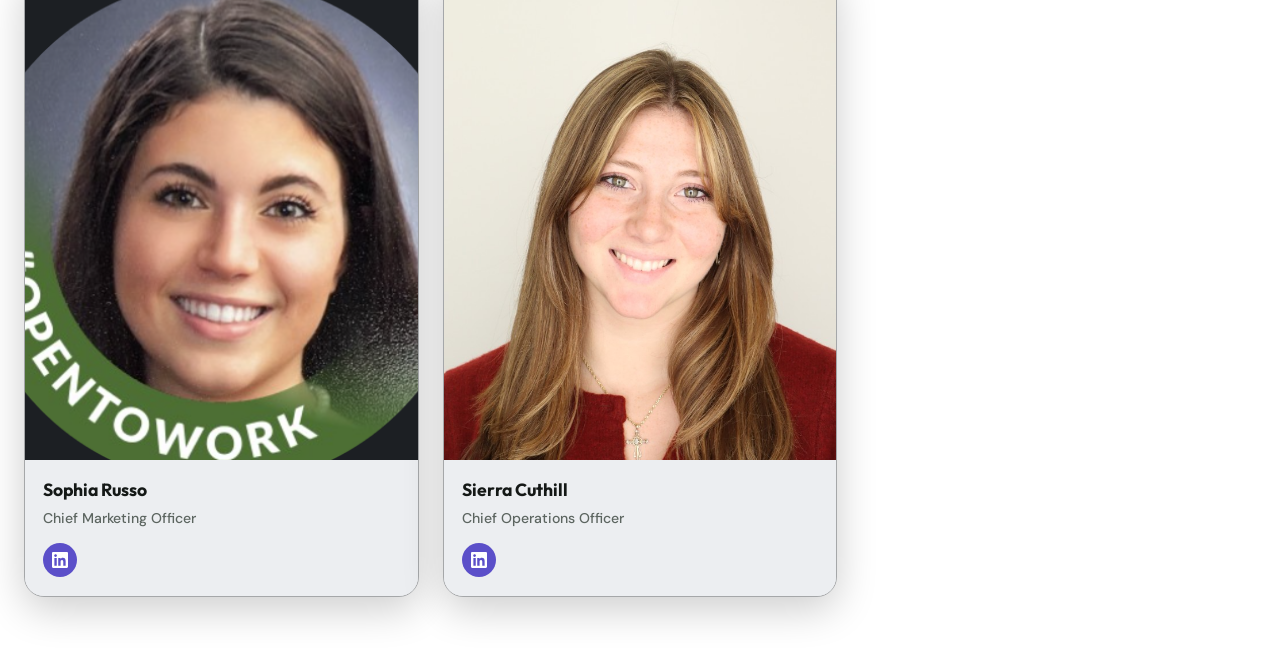
==== commit fab19024: "final touches" ====
--- a/about.html
+++ b/about.html
@@ -28,7 +28,7 @@
           <a href="index.html">Home</a>
           <a href="about.html" aria-current="page">About</a>
           <a href="product.html">Product</a>
-          <a href="cart.html">Cart</a>
+          <a href="cart.html">Buy</a>
         </nav>
       </div>
     </header>
--- a/styles.css
+++ b/styles.css
@@ -896,6 +896,58 @@
   color: var(--text-muted);
 }
 
+.cart-options {
+  display: grid;
+  gap: 0.8rem;
+  margin: 1rem 0 1.15rem;
+}
+
+.cart-option {
+  display: grid;
+  grid-template-columns: auto 88px 1fr auto;
+  gap: 0.75rem;
+  align-items: start;
+  padding: 0.8rem;
+  border: 1px solid var(--ring);
+  border-radius: 12px;
+  background: #ffffff;
+}
+
+.cart-option input[type="checkbox"] {
+  margin-top: 0.2rem;
+}
+
+.cart-option strong {
+  color: var(--text);
+}
+
+.cart-option-image {
+  width: 88px;
+  height: 88px;
+  object-fit: cover;
+  border-radius: 10px;
+  border: 1px solid var(--ring);
+}
+
+.cart-price {
+  margin: 0.2rem 0 0;
+  font-weight: 700;
+  color: var(--text);
+}
+
+.cart-option p {
+  margin: 0.2rem 0 0;
+  font-size: 0.92rem;
+}
+
+.cart-qty {
+  width: 4.25rem;
+  padding: 0.35rem 0.45rem;
+  border: 1px solid var(--ring);
+  border-radius: 8px;
+  font: inherit;
+}
+
 .site-footer {
   border-top: 1px solid var(--ring);
   padding: 2rem var(--page-gutter);
